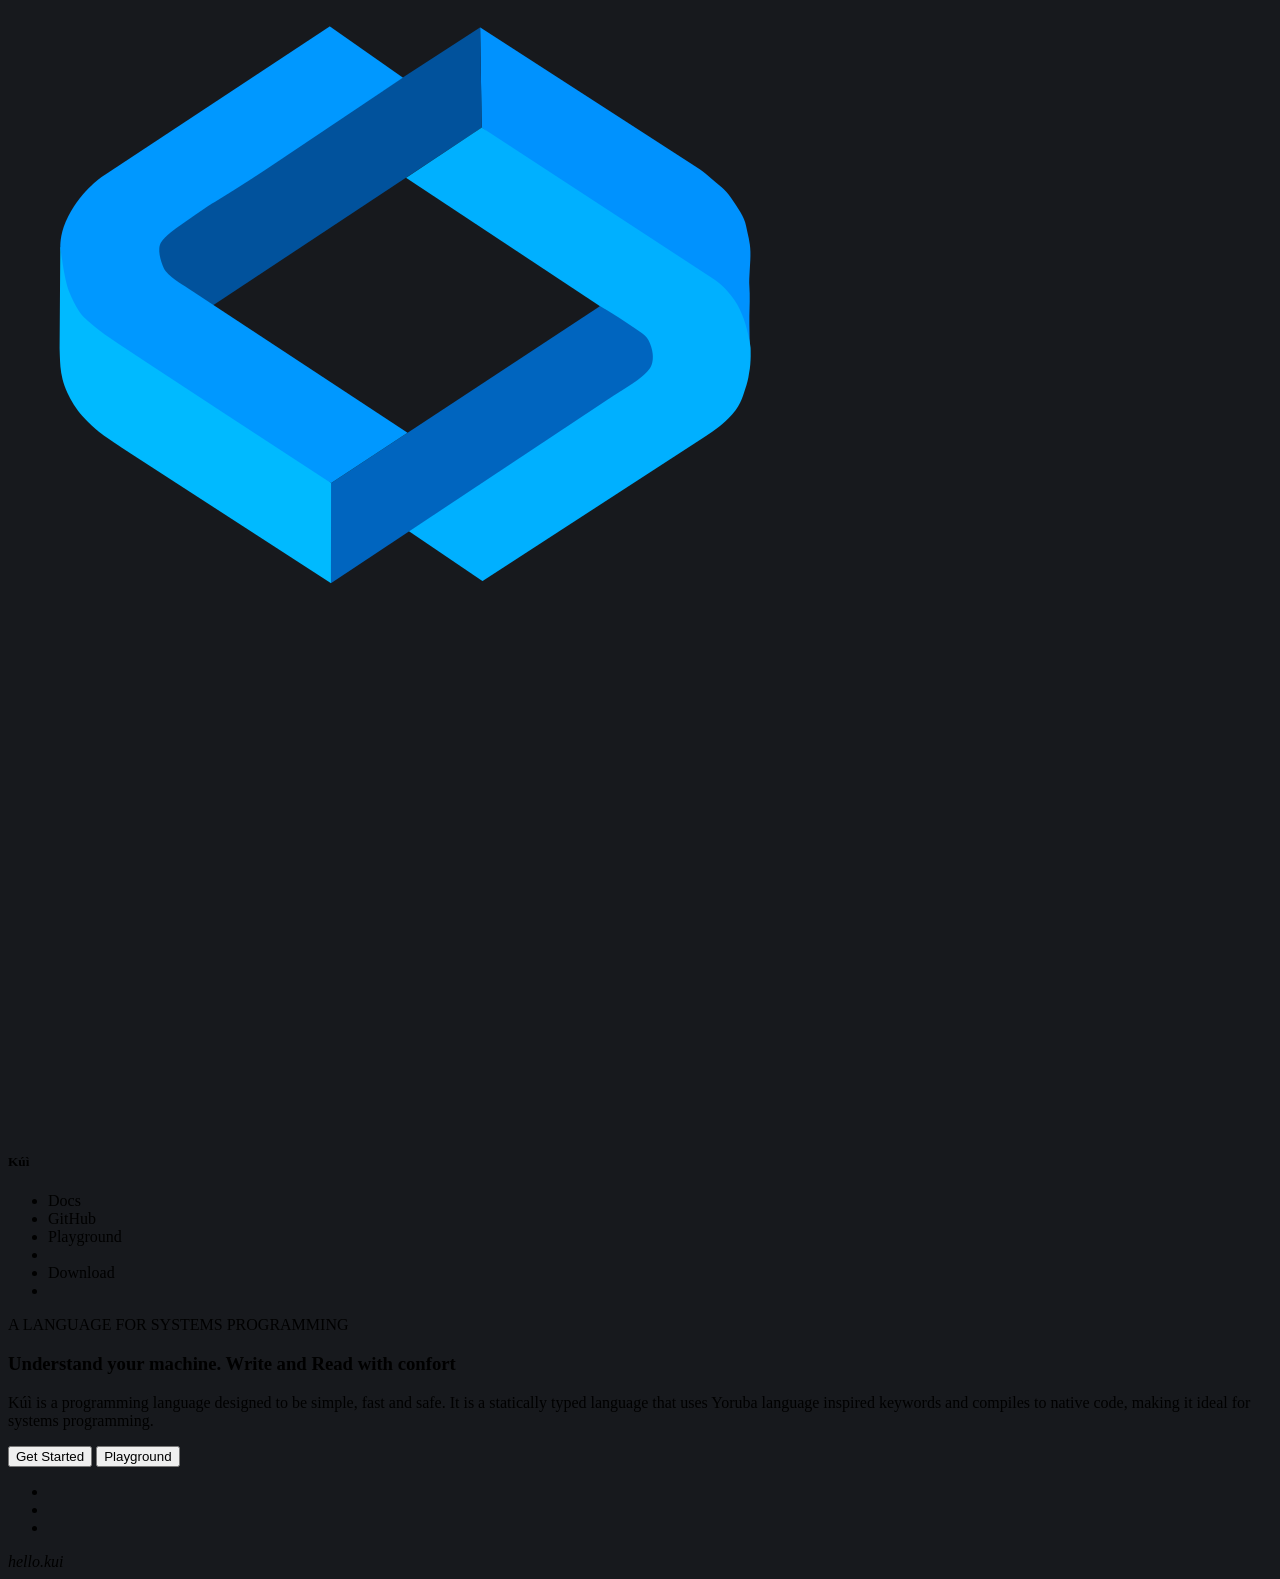
==== index.html @ e9224ffc "added basic structure" ====
<html>
    <head>
        <title>Kui website</title>
        <link rel="stylesheet" type="text/css" href="style.css">
    </head>
    <body>
        <div id="header">
            <div id="info">
                <img src="assets/logo.png" alt="Logo" id="logo">
                <h5 id="site-name">Kúì</h5>
            </div>
            <ul id="nav">
                <li class="nav-button">Docs</li>
                <li class="nav-button">GitHub</li>
                <li class="nav-button">Playground</li>
                <li class="nav-button" id="nav-split"></li>
                <li class="nav-button">Download</li>
                <li class="nav-button"></li>
            </ul>
        </div>
        <div id="intro">
            <div id="intro-text">
                <p id="intro-lang-type">A LANGUAGE FOR SYSTEMS PROGRAMMING</p>
                <h3>Understand your machine. Write and Read with confort</h3>
                <p id="intro-desc">
                    Kúì is a programming language designed to be simple, fast and safe. It is a statically typed language that uses Yoruba language inspired keywords and compiles to native code, making it ideal for systems programming.
                </p>
                <button id="get-started-btn">Get Started</button>
                <button id="playground-btn">Playground</button>
            </div>
            <div id="intro-code">
                <div id="intro-code-top">
                    <ul id="intro-code-mac-nav">
                        <li class="intro-code-mac-nav-button" id="intro-code-mac-nav-close"></li>
                        <li class="intro-code-mac-nav-button" id="intro-code-mac-nav-expand"></li>
                        <li class="intro-code-mac-nav-button" id="intro-code-mac-nav-minimize"></li>
                    </ul>
                    <em id="intro-code-file">hello.kui</em>
                </div>
            </div>
        </div>
        
    </body>
</html>
---- style.css ----
/* --nav-scroller-gradient-start: #1e162e; */
    /* --nav-scroller-gradient-end: #000; */
body {
    /* background-image: linear-gradient(180deg, var(--nav-scroller-gradient-start) 50%, var(--nav-scroller-gradient-end) 50%); */
    background-color: #17191D;
}
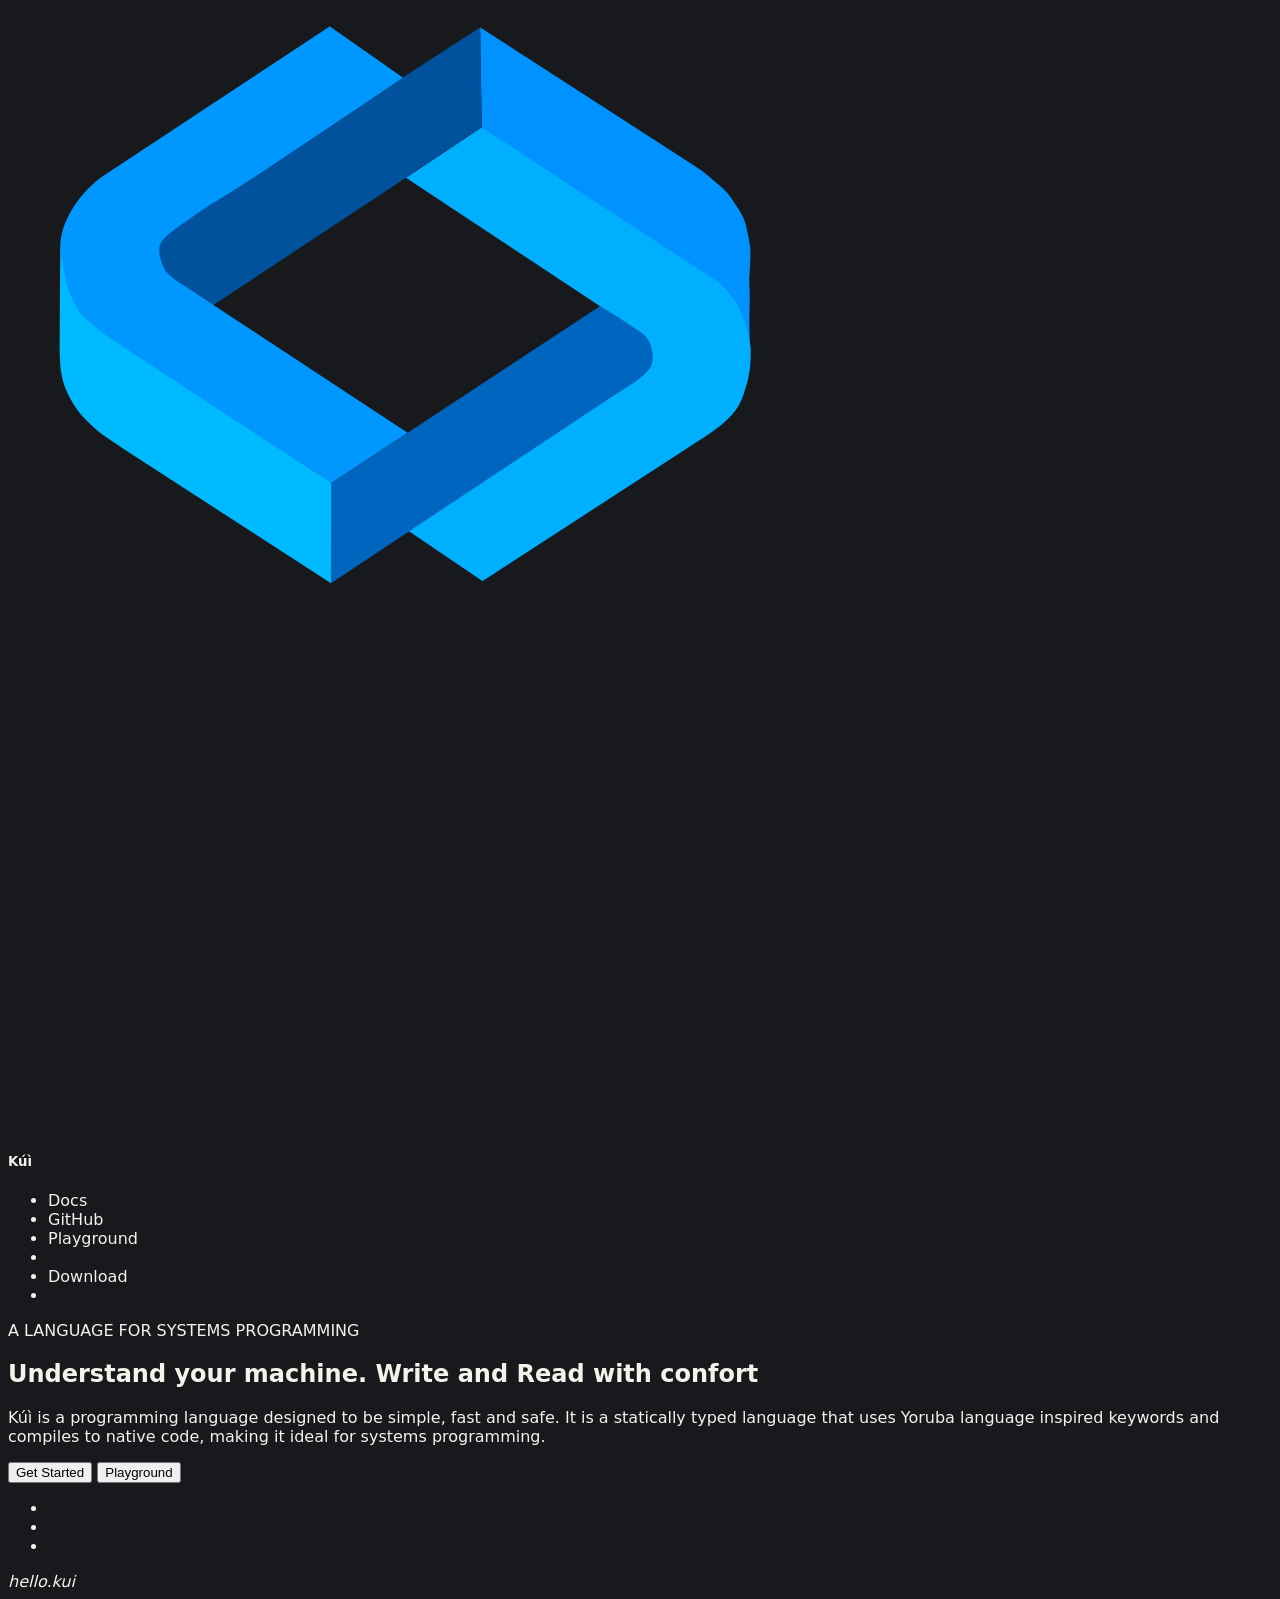
==== commit 34c6b07b: "..." ====
--- a/index.html
+++ b/index.html
@@ -21,7 +21,7 @@
         <div id="intro">
             <div id="intro-text">
                 <p id="intro-lang-type">A LANGUAGE FOR SYSTEMS PROGRAMMING</p>
-                <h3>Understand your machine. Write and Read with confort</h3>
+                <h2>Understand your machine. Write and Read with confort</h2>
                 <p id="intro-desc">
                     Kúì is a programming language designed to be simple, fast and safe. It is a statically typed language that uses Yoruba language inspired keywords and compiles to native code, making it ideal for systems programming.
                 </p>
--- a/style.css
+++ b/style.css
@@ -1,6 +1,30 @@
     /* --nav-scroller-gradient-start: #1e162e; */
     /* --nav-scroller-gradient-end: #000; */
+:root {
+    /* Brand */
+    --kui-bg: #17191D;
+    --kui-gold: #E9C46A;
+    --kui-white: #F5F2EA;
+
+    /* Surfaces */
+    --kui-surface: #24272D;
+    --kui-border: #45474D;
+
+    /* Text */
+    --kui-text: #F5F2EA;
+    --kui-text-secondary: #D0D0D0;
+    --kui-text-muted: #A9ADB6;
+
+    /* Syntax highlighting */
+    --kui-syntax-keyword: #C4B5FD;
+
+    /* Interactive states */
+    --kui-gold-hover: #F2D48C;
+}
+
 body {
     /* background-image: linear-gradient(180deg, var(--nav-scroller-gradient-start) 50%, var(--nav-scroller-gradient-end) 50%); */
-    background-color: #17191D;
+    background: var(--kui-bg);
+    color: var(--kui-text);
+    font-family: system-ui, sans-serif;
 }
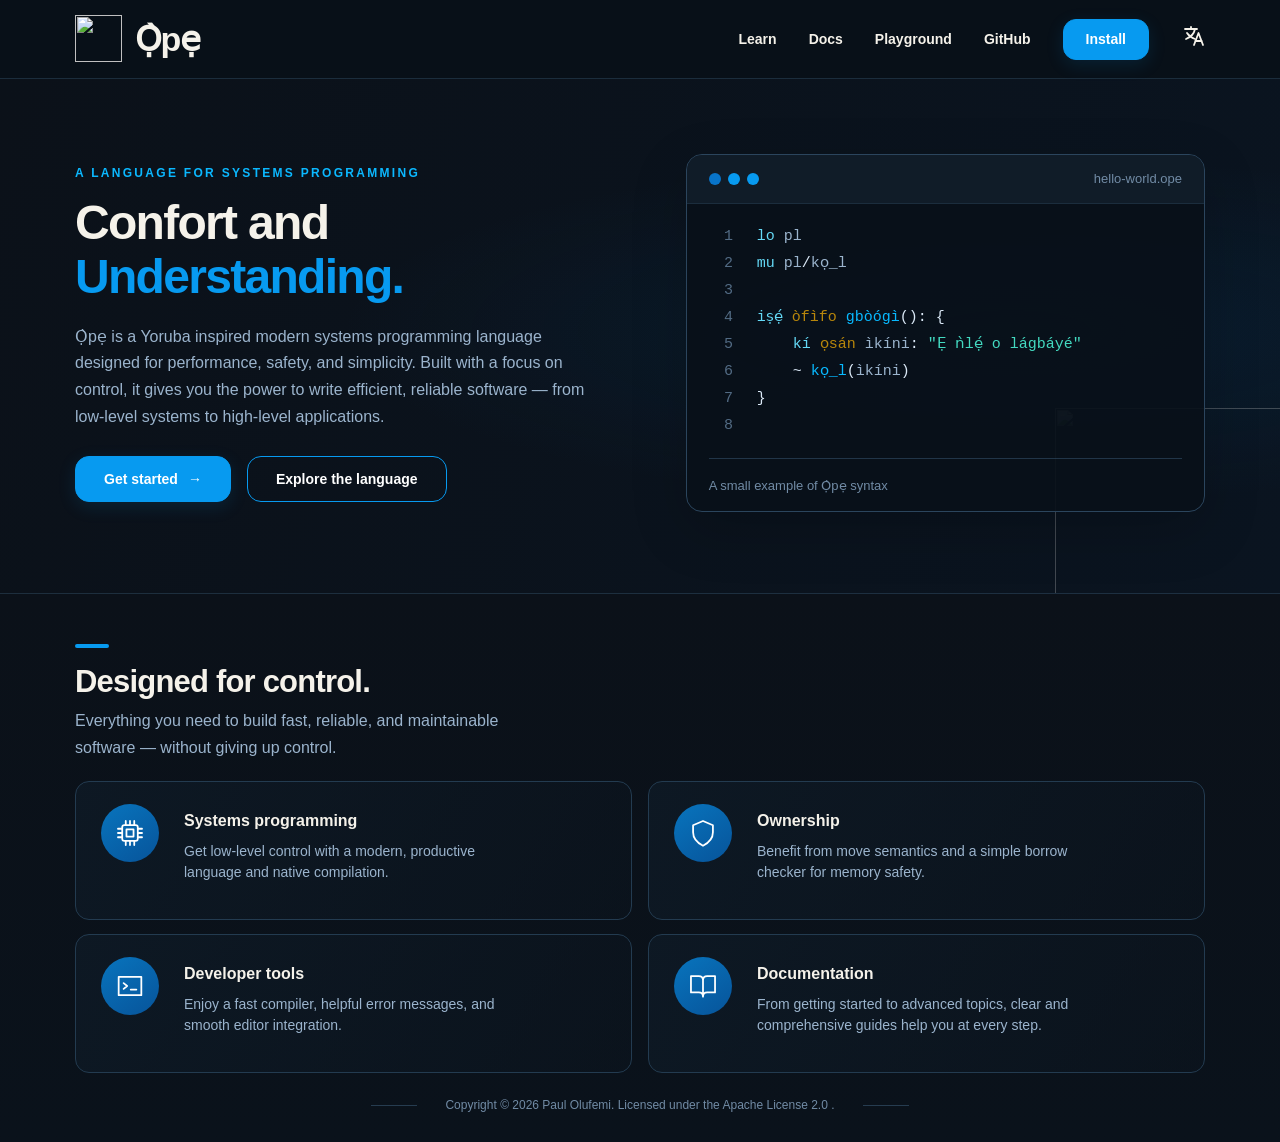
==== commit 77ce3d04: "Added menu open and close functionality" ====
--- a/index.html
+++ b/index.html
@@ -1,44 +1,155 @@
-<html>
-    <head>
-        <title>Kui website</title>
-        <link rel="stylesheet" type="text/css" href="style.css">
-    </head>
-    <body>
-        <div id="header">
-            <div id="info">
-                <img src="assets/logo.png" alt="Logo" id="logo">
-                <h5 id="site-name">Kúì</h5>
-            </div>
-            <ul id="nav">
-                <li class="nav-button">Docs</li>
-                <li class="nav-button">GitHub</li>
-                <li class="nav-button">Playground</li>
-                <li class="nav-button" id="nav-split"></li>
-                <li class="nav-button">Download</li>
-                <li class="nav-button"></li>
-            </ul>
-        </div>
-        <div id="intro">
-            <div id="intro-text">
-                <p id="intro-lang-type">A LANGUAGE FOR SYSTEMS PROGRAMMING</p>
-                <h2>Understand your machine. Write and Read with confort</h2>
-                <p id="intro-desc">
-                    Kúì is a programming language designed to be simple, fast and safe. It is a statically typed language that uses Yoruba language inspired keywords and compiles to native code, making it ideal for systems programming.
-                </p>
-                <button id="get-started-btn">Get Started</button>
-                <button id="playground-btn">Playground</button>
-            </div>
-            <div id="intro-code">
-                <div id="intro-code-top">
-                    <ul id="intro-code-mac-nav">
-                        <li class="intro-code-mac-nav-button" id="intro-code-mac-nav-close"></li>
-                        <li class="intro-code-mac-nav-button" id="intro-code-mac-nav-expand"></li>
-                        <li class="intro-code-mac-nav-button" id="intro-code-mac-nav-minimize"></li>
-                    </ul>
-                    <em id="intro-code-file">hello.kui</em>
+<!DOCTYPE html>
+<html lang="en">
+
+<head>
+    <meta charset="UTF-8">
+    <meta name="viewport" content="width=device-width, initial-scale=1.0">
+    <meta name="theme-color" content="#0b1119">
+    <meta name="description" content="Ọ̀pẹ is a modern systems programming language designed for performance, safety, and simplicity.">
+    <title>Ọ̀pẹ programming language</title>
+    <link rel="icon" type="image/x-icon" href="./favicon.ico">
+    <link rel="stylesheet" href="./styles/style.css">
+</head>
+
+<body>
+    <header class="site-header">
+        <nav class="navbar container" aria-label="Main navigation">
+            <span class="brand">
+                <img src="./assets/ope_logo.png" alt="" class="brand-logo">
+                <span>Ọ̀pẹ</span>
+            </span>
+            <div class="nav-links-container" id="navigation">
+                <div class="nav-links">
+                    <a href="#features">Learn</a>
+                    <a href="#docs">Docs</a>
+                    <a href="">Playground</a>
+                    <a href="https://github.com/ede-ope" target="_blank" rel="noreferrer">GitHub</a>
+                    <a class="button button-small" href="#get-started">Install</a>
+                    <div class="translation" aria-hidden="true">
+                        <svg xmlns="http://www.w3.org/2000/svg" class="trans-svg" width="24" height="24" viewBox="0 0 24 24" fill="none" stroke="currentColor" stroke-width="1.8" stroke-linecap="round" stroke-linejoin="round">
+                      <path d="M4 5h12M10 3v2"/>
+                      <path d="M14 5c-1 5-4 8-9 10"/>
+                      <path d="M6 9c2 3 5 5 8 6"/>
+                      <path d="m13 21 4.5-12 4.5 12"/>
+                      <path d="M14.5 17h6"/>
+                    </svg>
+                        <div class="supported-languages">
+                            <a class="translate-to" href="">English</a>
+                            <a class="translate-to" href="./index-yo.html">Yoruba</a>
+                        </div>
+                    </div>
                 </div>
             </div>
-        </div>
-        
-    </body>
-</html>
+            <button class="menu-toggle" id="menuToggle" aria-label="Open menu" aria-expanded="false" aria-controls="navigation">
+              <span></span>
+              <span></span>
+              <span></span>
+            </button>
+        </nav>
+    </header>
+
+    <main>
+        <section class="hero">
+            <!-- <div class="hero-mark" aria-hidden="true"> -->
+            <img src="./assets/ope_logo.png" alt="" class="hero-mark">
+            <!-- <span class="hero-mark-inner"></span> -->
+            <!-- </div> -->
+            <div class="container hero-grid">
+                <div class="hero-copy">
+                    <p class="eyebrow">A LANGUAGE FOR SYSTEMS PROGRAMMING</p>
+                    <h1>Confort and<br><span>Understanding.</span></h1>
+                    <p class="hero-description">
+                        Ọ̀pẹ is a Yoruba inspired modern systems programming language designed for performance, safety, and simplicity. Built with a focus on control, it gives you the power to write efficient, reliable software — from low-level systems to high-level applications.
+                    </p>
+                    <div class="hero-actions" id="get-started">
+                        <a class="button" href="#docs">Get started <span aria-hidden="true">→</span></a>
+                        <a class="button button-outline" href="#features">Explore the language</a>
+                    </div>
+                </div>
+
+                <div class="code-window" aria-label="Example Ọ̀pẹ code">
+                    <div class="window-bar">
+                        <div class="window-dots" aria-hidden="true"><i></i><i></i><i></i></div>
+                        <span class="filename">hello-world.ope</span>
+                    </div>
+                    <div class="code-content">
+                        <div class="code-line"><span class="line-number">1</span><code><span class="syntax-keyword">lo</span> <span class="syntax-ident">pl</span></code></div>
+                        <div class="code-line"><span class="line-number">2</span><code><span class="syntax-keyword">mu</span> <span class="syntax-ident">pl</span>/<span class="syntax-ident">kọ_l</span></code></div>
+                        <div class="code-line blank"><span class="line-number">3</span><code></code></div>
+                        <div class="code-line"><span class="line-number">4</span><code><span class="syntax-keyword">iṣẹ́</span> <span class="syntax-type">òfìfo</span> <span class="syntax-function">gbòógì</span>(): {</code></div>
+                        <div class="code-line"><span class="line-number">5</span><code>    <span class="syntax-keyword">kí</span> <span class="syntax-type">ọsán</span> <span class="syntax-ident">ìkíni</span>: <span class="syntax-string">"Ẹ ǹlẹ́ o lágbáyé"</span></code></div>
+                        <div class="code-line"><span class="line-number">6</span><code>    ~ <span class="syntax-function">kọ_l</span>(<span class="syntax-ident">ìkíni</span>)</code></div>
+                        <div class="code-line"><span class="line-number">7</span><code>}</code></div>
+                        <div class="code-line blank"><span class="line-number">8</span><code></code></div>
+                    </div>
+                    <div class="code-caption">A small example of Ọ̀pẹ syntax</div>
+                </div>
+            </div>
+        </section>
+
+        <section class="features-section" id="features">
+            <div class="container">
+                <div class="section-heading">
+                    <span class="heading-mark" aria-hidden="true"></span>
+                    <h2>Designed for control.</h2>
+                    <p>Everything you need to build fast, reliable, and maintainable<br class="desktop-break"> software — without giving up control.</p>
+                </div>
+
+                <div class="feature-grid">
+                    <article class="feature-card">
+                        <div class="feature-icon" aria-hidden="true">
+                            <svg viewBox="0 0 48 48"><rect x="13" y="13" width="22" height="22" rx="3"/><path d="M19 19h10v10H19zM18 7v6m6-6v6m6-6v6M18 35v6m6-6v6m6-6v6M7 18h6m-6 6h6m-6 6h6m22-12h6m-6 6h6m-6 6h6"/></svg>
+                        </div>
+                        <div>
+                            <h3>Systems programming</h3>
+                            <p>Get low-level control with a modern, productive language and native compilation.</p>
+                        </div>
+                    </article>
+
+                    <article class="feature-card">
+                        <div class="feature-icon" aria-hidden="true">
+                            <svg viewBox="0 0 48 48"><path d="M24 7 38 13v10c0 9-6 15-14 19C16 38 10 32 10 23V13z"/></svg>
+                        </div>
+                        <div>
+                            <h3>Ownership</h3>
+                            <p>Benefit from move semantics and a simple borrow checker for memory safety.</p>
+                        </div>
+                    </article>
+
+                    <article class="feature-card">
+                        <div class="feature-icon" aria-hidden="true">
+                            <svg viewBox="0 0 48 48"><path d="M8 11h32v26H8zM15 20l5 4-5 4m10 1h8"/></svg>
+                        </div>
+                        <div>
+                            <h3>Developer tools</h3>
+                            <p>Enjoy a fast compiler, helpful error messages, and smooth editor integration.</p>
+                        </div>
+                    </article>
+
+                    <article class="feature-card" id="docs">
+                        <div class="feature-icon" aria-hidden="true">
+                            <svg viewBox="0 0 48 48"><path d="M7 10h11c4 0 6 2 6 6v23c0-4-2-6-6-6H7zM41 10H30c-4 0-6 2-6 6v23c0-4 2-6 6-6h11z"/></svg>
+                        </div>
+                        <div>
+                            <h3>Documentation</h3>
+                            <p>From getting started to advanced topics, clear and comprehensive guides help you at every step.</p>
+                        </div>
+                    </article>
+                </div>
+
+                <footer class="site-footer">
+                    <span></span>
+                    <p>
+                        Copyright &copy; 2026 Paul Olufemi. Licensed under the
+                        <a href="https://www.apache.org/licenses/LICENSE-2.0">
+            			Apache License 2.0
+        			</a>.
+                    </p>
+                    <span></span>
+                </footer>
+            </div>
+        </section>
+    </main>
+    <script src="scripts/script.js"></script>
+</body>
+</html>
--- a/styles/style.css
+++ b/styles/style.css
@@ -0,0 +1,652 @@
+/* Kúì landing page — palette based on the logo */
+
+:root {
+    color-scheme: dark;
+    --bg: #0b1119;
+    --bg-deep: #081019;
+    --panel: #0d1722;
+    --panel-hover: #101e2c;
+    --blue: #079af0;
+    --blue-deep: #07549a;
+    --text: #f5f2ea;
+    --muted: #9bb4cd;
+    --border: #233b50;
+    --code-text: #dbe9f7;
+}
+
+* {
+    box-sizing: border-box;
+}
+
+html {
+    scroll-behavior: smooth;
+}
+
+body {
+    margin: 0;
+    background: var(--bg);
+    color: var(--text);
+    font-family: Inter, "Segoe UI", Roboto, Helvetica, Arial, sans-serif;
+    line-height: 1.6;
+}
+
+a {
+    color: inherit;
+    text-decoration: none;
+}
+
+.container {
+    width: min(1130px, calc(100% - 64px));
+    margin-inline: auto;
+}
+
+.site-header {
+    position: relative;
+    z-index: 2;
+    border-bottom: 1px solid rgba(83, 132, 169, .25);
+    background: rgba(8, 16, 25, .94);
+}
+
+.navbar {
+    min-height: 78px;
+    display: flex;
+    align-items: center;
+    justify-content: space-between;
+    gap: 28px;
+}
+
+.brand {
+    display: inline-flex;
+    align-items: center;
+    gap: 13px;
+    font-size: 34px;
+    font-weight: 750;
+    letter-spacing: -1.4px;
+}
+
+.brand-logo {
+    display: block;
+    width: 47px;
+    height: 47px;
+    object-fit: contain;
+}
+
+.nav-links {
+    position: relative;
+    display: flex;
+    align-items: center;
+    gap: 32px;
+    font-size: 14px;
+    font-weight: 550;
+}
+
+.nav-links>a:not(.button) {
+    transition: color 160ms ease;
+}
+
+.nav-links>a:not(.button):hover {
+    color: var(--blue);
+}
+
+.nav-links>.translation .trans-svg:not(.button) {
+    transition: color 160ms ease;
+}
+
+.nav-links>.translation .trans-svg:not(.button):hover {
+    color: var(--blue);
+}
+
+.button {
+    display: inline-flex;
+    align-items: center;
+    justify-content: center;
+    gap: 10px;
+    min-height: 46px;
+    padding: 0 28px;
+    border: 1px solid var(--blue);
+    border-radius: 14px;
+    background: var(--blue);
+    color: #fff;
+    font-weight: 650;
+    font-size: 14px;
+    box-shadow: 0 5px 18px rgba(7, 154, 240, .13);
+    transition: background 160ms ease, transform 160ms ease, box-shadow 160ms ease;
+}
+
+.button:hover {
+    background: #168fe0;
+    box-shadow: 0 7px 24px rgba(7, 154, 240, .24);
+    transform: translateY(-1px);
+}
+
+.button-small {
+    min-height: 41px;
+    padding-inline: 22px;
+    border-radius: 13px;
+}
+
+.button-outline {
+    background: transparent;
+    box-shadow: none;
+}
+
+.button-outline:hover {
+    background: rgba(7, 154, 240, .09);
+}
+
+.translation {
+    position: relative;
+    cursor: pointer;
+}
+
+.supported-languages {
+    position: absolute;
+    top: 25px;
+    left: 4px;
+    padding-top: 10px;
+    padding-bottom: 10px;
+    padding-left: 20px;
+    padding-right: 20px;
+    border-radius: 14px;
+    display: flex;
+    flex-direction: column;
+    gap: 10px;
+    background: rgba(7, 154, 240, 0.25);
+    backdrop-filter: blur(20px);
+    -webkit-backdrop-filter: blur(12px);
+    opacity: 0;
+    visibility: hidden;
+    transition: opacity 160ms ease, visibility 160ms ease;
+}
+
+.translation:hover .supported-languages {
+    opacity: 1;
+    visibility: visible;
+}
+
+.supported-languages>a:not(.button) {
+    transition: color 160ms ease;
+}
+
+.supported-languages>a:not(.button):hover {
+    color: var(--blue);
+}
+
+.menu-toggle {
+    opacity: 0;
+    visibility: hidden;
+    position: absolute;
+    width: 42px;
+    height: 42px;
+    padding: 10px;
+    display: flex;
+    flex-direction: column;
+    justify-content: center;
+    gap: 6px;
+    border: none;
+    background: transparent;
+}
+
+.menu-toggle span {
+    display: block;
+    width: 100%;
+    height: 2px;
+    background: var(--text);
+    border-radius: 2px;
+    transition: transform 0.3s ease, opacity 0.2s ease;
+    transform-origin: center;
+}
+
+.hero {
+    position: relative;
+    isolation: isolate;
+    overflow: hidden;
+    border-bottom: 1px solid rgba(83, 132, 169, .25);
+    background: radial-gradient(ellipse at 79% 49%, rgba(4, 83, 139, .15), transparent 47%), linear-gradient(110deg, #0b1119 0%, #0a1420 100%);
+}
+
+.hero-grid {
+    min-height: 514px;
+    display: grid;
+    grid-template-columns: minmax(0, 1.04fr) minmax(420px, .96fr);
+    align-items: center;
+    gap: 48px;
+    padding-block: 66px 72px;
+}
+
+.hero-copy {
+    position: relative;
+    z-index: 1;
+}
+
+.eyebrow {
+    margin: 0 0 13px;
+    color: #0bb8ff;
+    font-size: 12px;
+    font-weight: 750;
+    letter-spacing: 2.3px;
+}
+
+h1 {
+    margin: 0;
+    max-width: 650px;
+    font-size: clamp(36px, 4vw, 48px);
+    line-height: 1.12;
+    letter-spacing: -1.7px;
+    font-weight: 760;
+}
+
+h1 span {
+    color: var(--blue);
+}
+
+.hero-description {
+    max-width: 510px;
+    margin: 20px 0 25px;
+    color: var(--muted);
+    font-size: 16px;
+    line-height: 1.68;
+}
+
+.hero-actions {
+    display: flex;
+    flex-wrap: wrap;
+    gap: 16px;
+}
+
+.hero-mark {
+    position: absolute;
+    z-index: -1;
+    width: 390px;
+    height: 390px;
+    right: -165px;
+    bottom: -205px;
+    opacity: .3;
+    /* transform: rotate(45deg); border: 70px solid transparent;
+  	border-right-color: var(--blue-deep); border-bottom-color: #086db8;*/
+    filter: drop-shadow(0 0 35px rgba(7, 154, 240, .1));
+}
+
+
+/* .hero-mark-inner {
+  display: block;
+  width: 180px;
+  height: 180px;
+  border: 30px solid rgba(7, 154, 240, 0.12);
+  border-radius: 12px;
+} */
+
+.code-window {
+    position: relative;
+    z-index: 1;
+    overflow: hidden;
+    width: 100%;
+    border: 1px solid #2b455d;
+    border-radius: 16px;
+    background: rgba(8, 16, 25, .91);
+    box-shadow: 0 18px 55px rgba(0, 0, 0, .18);
+}
+
+.window-bar {
+    height: 49px;
+    display: flex;
+    align-items: center;
+    justify-content: space-between;
+    padding: 0 22px;
+    border-bottom: 1px solid rgba(67, 105, 137, .22);
+    background: rgba(20, 34, 48, .7);
+}
+
+.window-dots {
+    display: flex;
+    gap: 7px;
+}
+
+.window-dots i {
+    display: block;
+    width: 12px;
+    height: 12px;
+    border-radius: 50%;
+    background: var(--blue);
+}
+
+.window-dots i:first-child {
+    background: #0874c9;
+}
+
+.filename,
+.code-caption {
+    color: #718ba5;
+    font-size: 13px;
+}
+
+.code-content {
+    padding: 19px 22px 7px;
+    overflow-x: auto;
+}
+
+.code-line {
+    display: grid;
+    grid-template-columns: 40px max-content;
+    gap: 8px;
+    min-height: 27px;
+    font: 15px/1.8 "Cascadia Code", Consolas, "SFMono-Regular", monospace;
+    white-space: pre;
+}
+
+.line-number {
+    color: #526b84;
+    text-align: center;
+    user-select: none;
+}
+
+.code-line {
+    color: var(--code-text);
+}
+
+.syntax-keyword {
+    color: #64d9f6;
+}
+
+.syntax-function {
+    color: #08b9ff;
+}
+
+.syntax-string {
+    color: #43d9c0;
+}
+
+.syntax-type {
+    color: #B8860B;
+}
+
+.syntax-ident {
+    color: var(--muted);
+}
+
+.code-caption {
+    margin: 12px 22px 0;
+    padding: 17px 0 14px;
+    border-top: 1px solid rgba(67, 105, 137, .42);
+}
+
+.features-section {
+    padding: 50px 0 27px;
+    background: linear-gradient(180deg, #0b1119, #0a121b);
+}
+
+.section-heading {
+    margin-bottom: 20px;
+}
+
+.heading-mark {
+    display: block;
+    width: 34px;
+    height: 4px;
+    margin-bottom: 15px;
+    border-radius: 99px;
+    background: var(--blue);
+}
+
+.section-heading h2 {
+    margin: 0 0 5px;
+    font-size: 31px;
+    line-height: 1.25;
+    letter-spacing: -.8px;
+}
+
+.section-heading p {
+    margin: 0;
+    color: var(--muted);
+    font-size: 16px;
+    line-height: 1.7;
+}
+
+.feature-grid {
+    display: grid;
+    grid-template-columns: repeat(2, minmax(0, 1fr));
+    gap: 14px 16px;
+}
+
+.feature-card {
+    display: flex;
+    align-items: flex-start;
+    gap: 25px;
+    min-height: 139px;
+    padding: 22px 25px;
+    cursor: default;
+    border: 1px solid var(--border);
+    border-radius: 14px;
+    background: linear-gradient(120deg, rgba(14, 26, 38, .8), rgba(11, 20, 30, .55));
+    transition: border-color 160ms ease, background 160ms ease, transform 160ms ease;
+}
+
+.feature-card:hover {
+    transform: translateY(-2px);
+    border-color: rgba(7, 154, 240, .65);
+    background: var(--panel-hover);
+}
+
+.feature-icon {
+    flex: 0 0 58px;
+    width: 58px;
+    height: 58px;
+    display: grid;
+    place-items: center;
+    border-radius: 50%;
+    background: linear-gradient(145deg, #0874bd, #07549a);
+    color: white;
+}
+
+.feature-icon svg {
+    width: 34px;
+    height: 34px;
+    fill: none;
+    stroke: currentColor;
+    stroke-width: 2.5;
+    stroke-linecap: round;
+    stroke-linejoin: round;
+}
+
+.feature-card h3 {
+    margin: 4px 0 7px;
+    font-size: 16px;
+    font-weight: 700;
+}
+
+.feature-card p {
+    max-width: 330px;
+    margin: 0;
+    color: var(--muted);
+    font-size: 14px;
+    line-height: 1.55;
+}
+
+.site-footer {
+    display: flex;
+    align-items: center;
+    justify-content: center;
+    gap: 28px;
+    padding-top: 23px;
+    color: #718ba5;
+    font-size: 12px;
+}
+
+.site-footer span {
+    width: 46px;
+    height: 1px;
+    background: #263c50;
+}
+
+.site-footer p {
+    margin: 0;
+}
+
+@media (max-width: 900px) {
+    .menu-toggle {
+        opacity: 1;
+        visibility: visible;
+        position: inherit;
+        cursor: pointer;
+        z-index: 200;
+    }
+    /* Top line becomes the upper half of × */
+    .menu-toggle.active span:nth-child(1) {
+        transform: translateY(8px) rotate(45deg);
+    }
+    /* Middle line disappears */
+    .menu-toggle.active span:nth-child(2) {
+        opacity: 0;
+    }
+    /* Bottom line becomes the lower half of × */
+    .menu-toggle.active span:nth-child(3) {
+        transform: translateY(-8px) rotate(-45deg);
+    }
+    .nav-links-container.active {
+        opacity: 1;
+        visibility: visible;
+    }
+    .nav-links-container {
+        opacity: 0;
+        visibility: hidden;
+        background-color: transparent;
+        position: fixed;
+        top: 0px;
+        left: 0px;
+        right: 0px;
+        bottom: 0px;
+    }
+    .nav-links {
+        /* opacity: 0;
+        visibility: hidden; */
+        position: absolute;
+        display: flex;
+        flex-direction: column;
+        align-items: self-start;
+        height: 100%;
+        width: 100%;
+        margin-left: 50%;
+        padding-top: 50px;
+        padding-left: 30px;
+        background-color: var(--border);
+    }
+    .container {
+        width: min(calc(100% - 44px), 700px);
+    }
+    .hero-grid {
+        grid-template-columns: 1fr;
+        gap: 36px;
+        padding-block: 55px;
+    }
+    .hero-description {
+        max-width: 650px;
+    }
+    .code-window {
+        max-width: 650px;
+    }
+    .hero-mark {
+        right: -245px;
+        bottom: -110px;
+    }
+}
+
+@media (max-width: 620px) {
+    .container {
+        width: calc(100% - 36px);
+    }
+    /* .navbar {
+        align-items: flex-start;
+        flex-direction: column;
+        gap: 12px;
+        padding-block: 12px 15px;
+    } */
+    .brand {
+        font-size: 28px;
+    }
+    .brand-logo {
+        width: 38px;
+        height: 38px;
+    }
+    .nav-links {
+        font-size: 13px;
+        margin-left: 30%;
+    }
+    .button-small {
+        min-height: 35px;
+        padding-inline: 13px;
+        border-radius: 10px;
+    }
+    .hero-grid {
+        padding-block: 43px;
+    }
+    .eyebrow {
+        font-size: 10px;
+        letter-spacing: 1.6px;
+    }
+    h1 {
+        font-size: clamp(33px, 9vw, 43px);
+        letter-spacing: -1.2px;
+    }
+    .hero-description {
+        font-size: 15px;
+    }
+    .hero-actions {
+        gap: 10px;
+    }
+    .hero-actions .button {
+        min-height: 43px;
+        padding-inline: 17px;
+        font-size: 13px;
+    }
+    .window-bar {
+        padding-inline: 14px;
+    }
+    .code-content {
+        padding-inline: 10px;
+    }
+    .code-line {
+        grid-template-columns: 25px max-content;
+        gap: 5px;
+        font-size: 12px;
+    }
+    .code-caption {
+        margin-inline: 14px;
+    }
+    .features-section {
+        padding-top: 38px;
+    }
+    .section-heading h2 {
+        font-size: 27px;
+    }
+    .section-heading p {
+        font-size: 15px;
+    }
+    .desktop-break {
+        display: none;
+    }
+    .feature-grid {
+        grid-template-columns: 1fr;
+        gap: 12px;
+    }
+    .feature-card {
+        min-height: auto;
+        gap: 16px;
+        padding: 19px 16px;
+    }
+    .feature-icon {
+        flex-basis: 48px;
+        width: 48px;
+        height: 48px;
+    }
+    .feature-icon svg {
+        width: 29px;
+        height: 29px;
+    }
+    .site-footer {
+        gap: 12px;
+        font-size: 10px;
+    }
+    .site-footer span {
+        width: 20px;
+    }
+}
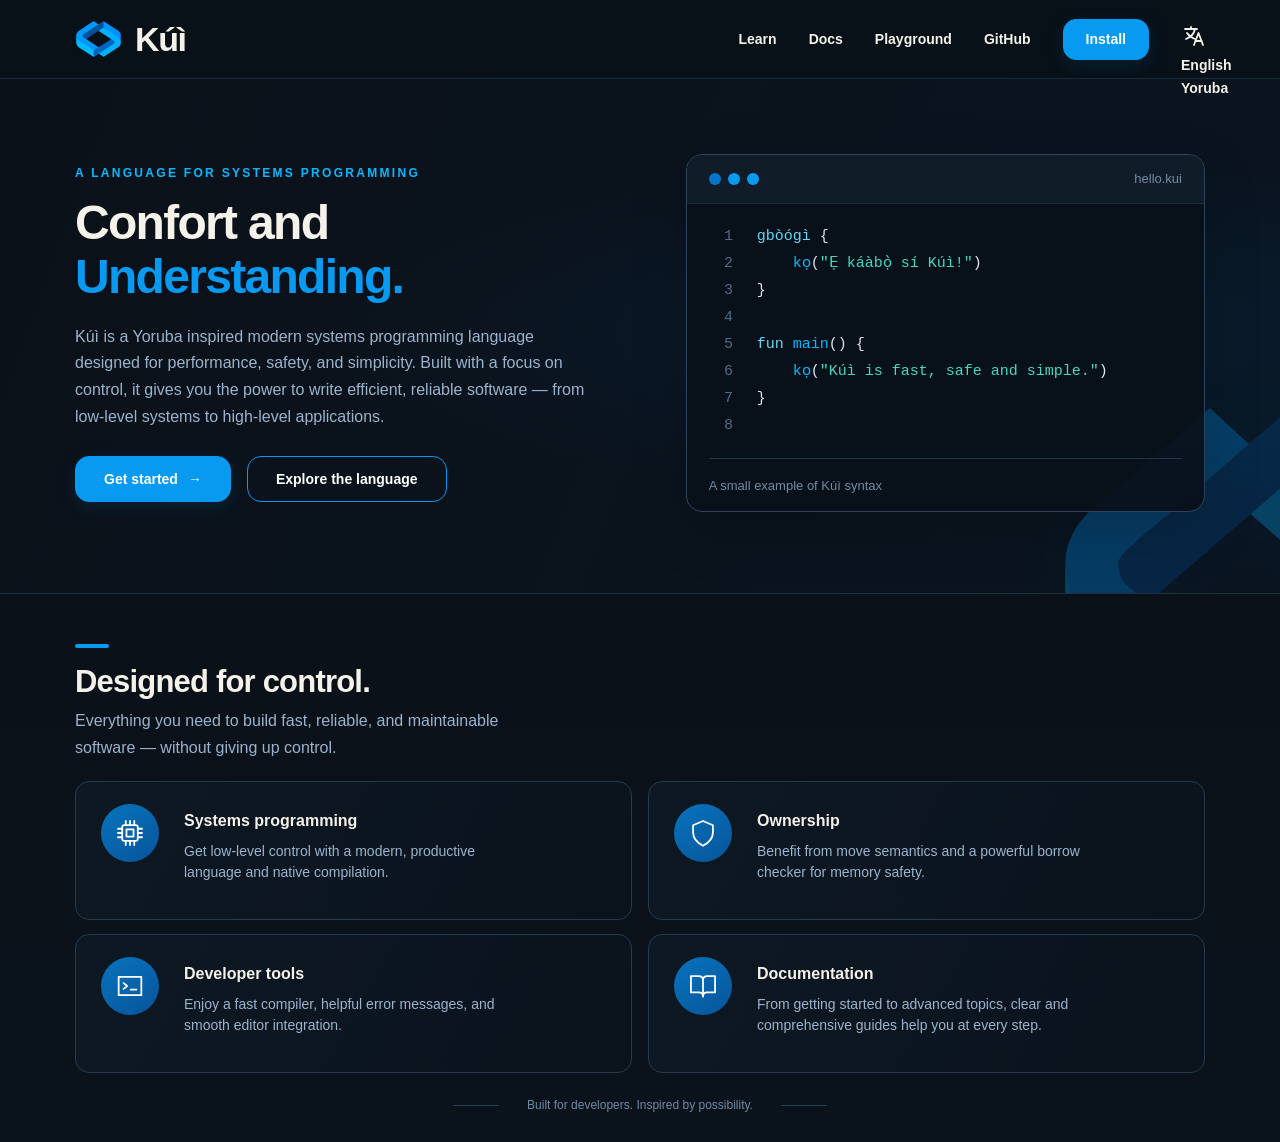
==== commit 3888150f: "main page in progress" ====
--- a/index.html
+++ b/index.html
@@ -1,155 +1,139 @@
 <!DOCTYPE html>
 <html lang="en">
+<head>
+  <meta charset="UTF-8">
+  <meta name="viewport" content="width=device-width, initial-scale=1.0">
+  <meta name="theme-color" content="#0b1119">
+  <meta name="description" content="Kúì is a modern systems programming language designed for performance, safety, and simplicity.">
+  <title>Kúì programming language</title>
+  <link rel="icon" type="image/x-icon" href="./favicon.ico">
+  <link rel="stylesheet" href="./style.css">
+</head>
+<body>
+  <header class="site-header">
+    <nav class="navbar container" aria-label="Main navigation">
+      <a class="brand">
+        <img src="./assets/kui_logo.png" alt="" class="brand-logo">
+        <span>Kúì</span>
+      </a>
+      <div class="nav-links">
+        <a href="#features">Learn</a>
+        <a href="#docs">Docs</a>
+		<a href="">Playground</a>
+        <a href="https://github.com/ede-kui" target="_blank" rel="noreferrer">GitHub</a>
+        <a class="button button-small" href="#get-started">Install</a>
+		<div class="translation-icon" aria-hidden="true">
+            <svg xmlns="http://www.w3.org/2000/svg"
+				class="trans-svg"
+                width="24" height="24"
+                viewBox="0 0 24 24"
+                fill="none"
+                stroke="currentColor"
+                stroke-width="1.8"
+                stroke-linecap="round"
+                stroke-linejoin="round">
+              <path d="M4 5h12M10 3v2"/>
+              <path d="M14 5c-1 5-4 8-9 10"/>
+              <path d="M6 9c2 3 5 5 8 6"/>
+              <path d="m13 21 4.5-12 4.5 12"/>
+              <path d="M14.5 17h6"/>
+            </svg>
+			<div class="supported-languages">
+				<a class="translate-to" href="">English</a>
+				<a class="translate-to" href="">Yoruba</a>
+			</div>
+		</div>
+		
+	</div>
+    </nav>
+  </header>
 
-<head>
-    <meta charset="UTF-8">
-    <meta name="viewport" content="width=device-width, initial-scale=1.0">
-    <meta name="theme-color" content="#0b1119">
-    <meta name="description" content="Ọ̀pẹ is a modern systems programming language designed for performance, safety, and simplicity.">
-    <title>Ọ̀pẹ programming language</title>
-    <link rel="icon" type="image/x-icon" href="./favicon.ico">
-    <link rel="stylesheet" href="./styles/style.css">
-</head>
+  <main>
+    <section class="hero">
+      <!-- <div class="hero-mark" aria-hidden="true"> -->
+      <img src="./assets/kui_logo.png" alt="" class="hero-mark">
+        <!-- <span class="hero-mark-inner"></span> -->
+      <!-- </div> -->
+      <div class="container hero-grid">
+        <div class="hero-copy">
+          <p class="eyebrow">A LANGUAGE FOR SYSTEMS PROGRAMMING</p>
+          <h1>Confort and<br><span>Understanding.</span></h1>
+          <p class="hero-description">
+            Kúì is a Yoruba inspired modern systems programming language designed for performance,
+            safety, and simplicity. Built with a focus on control, it gives you the
+            power to write efficient, reliable software — from low-level systems to
+            high-level applications.
+          </p>
+          <div class="hero-actions" id="get-started">
+            <a class="button" href="#docs">Get started <span aria-hidden="true">→</span></a>
+            <a class="button button-outline" href="#features">Explore the language</a>
+          </div>
+        </div>
 
-<body>
-    <header class="site-header">
-        <nav class="navbar container" aria-label="Main navigation">
-            <span class="brand">
-                <img src="./assets/ope_logo.png" alt="" class="brand-logo">
-                <span>Ọ̀pẹ</span>
-            </span>
-            <div class="nav-links-container" id="navigation">
-                <div class="nav-links">
-                    <a href="#features">Learn</a>
-                    <a href="#docs">Docs</a>
-                    <a href="">Playground</a>
-                    <a href="https://github.com/ede-ope" target="_blank" rel="noreferrer">GitHub</a>
-                    <a class="button button-small" href="#get-started">Install</a>
-                    <div class="translation" aria-hidden="true">
-                        <svg xmlns="http://www.w3.org/2000/svg" class="trans-svg" width="24" height="24" viewBox="0 0 24 24" fill="none" stroke="currentColor" stroke-width="1.8" stroke-linecap="round" stroke-linejoin="round">
-                      <path d="M4 5h12M10 3v2"/>
-                      <path d="M14 5c-1 5-4 8-9 10"/>
-                      <path d="M6 9c2 3 5 5 8 6"/>
-                      <path d="m13 21 4.5-12 4.5 12"/>
-                      <path d="M14.5 17h6"/>
-                    </svg>
-                        <div class="supported-languages">
-                            <a class="translate-to" href="">English</a>
-                            <a class="translate-to" href="./index-yo.html">Yoruba</a>
-                        </div>
-                    </div>
-                </div>
+        <div class="code-window" aria-label="Example Kúì code">
+          <div class="window-bar">
+            <div class="window-dots" aria-hidden="true"><i></i><i></i><i></i></div>
+            <span class="filename">hello.kui</span>
+          </div>
+          <div class="code-content">
+            <div class="code-line"><span class="line-number">1</span><code><span class="syntax-keyword">gbòógì</span> {</code></div>
+            <div class="code-line"><span class="line-number">2</span><code>    <span class="syntax-function">kọ</span>(<span class="syntax-string">"Ẹ káàbọ̀ sí Kúì!"</span>)</code></div>
+            <div class="code-line"><span class="line-number">3</span><code>}</code></div>
+            <div class="code-line blank"><span class="line-number">4</span><code></code></div>
+            <div class="code-line"><span class="line-number">5</span><code><span class="syntax-keyword">fun</span> <span class="syntax-function">main</span>() {</code></div>
+            <div class="code-line"><span class="line-number">6</span><code>    <span class="syntax-function">kọ</span>(<span class="syntax-string">"Kúì is fast, safe and simple."</span>)</code></div>
+            <div class="code-line"><span class="line-number">7</span><code>}</code></div>
+            <div class="code-line blank"><span class="line-number">8</span><code></code></div>
+          </div>
+          <div class="code-caption">A small example of Kúì syntax</div>
+        </div>
+      </div>
+    </section>
+
+    <section class="features-section" id="features">
+      <div class="container">
+        <div class="section-heading">
+          <span class="heading-mark" aria-hidden="true"></span>
+          <h2>Designed for control.</h2>
+          <p>Everything you need to build fast, reliable, and maintainable<br class="desktop-break">
+            software — without giving up control.</p>
+        </div>
+
+        <div class="feature-grid">
+          <article class="feature-card">
+            <div class="feature-icon" aria-hidden="true">
+              <svg viewBox="0 0 48 48"><rect x="13" y="13" width="22" height="22" rx="3"/><path d="M19 19h10v10H19zM18 7v6m6-6v6m6-6v6M18 35v6m6-6v6m6-6v6M7 18h6m-6 6h6m-6 6h6m22-12h6m-6 6h6m-6 6h6"/></svg>
             </div>
-            <button class="menu-toggle" id="menuToggle" aria-label="Open menu" aria-expanded="false" aria-controls="navigation">
-              <span></span>
-              <span></span>
-              <span></span>
-            </button>
-        </nav>
-    </header>
+            <div><h3>Systems programming</h3><p>Get low-level control with a modern, productive language and native compilation.</p></div>
+          </article>
 
-    <main>
-        <section class="hero">
-            <!-- <div class="hero-mark" aria-hidden="true"> -->
-            <img src="./assets/ope_logo.png" alt="" class="hero-mark">
-            <!-- <span class="hero-mark-inner"></span> -->
-            <!-- </div> -->
-            <div class="container hero-grid">
-                <div class="hero-copy">
-                    <p class="eyebrow">A LANGUAGE FOR SYSTEMS PROGRAMMING</p>
-                    <h1>Confort and<br><span>Understanding.</span></h1>
-                    <p class="hero-description">
-                        Ọ̀pẹ is a Yoruba inspired modern systems programming language designed for performance, safety, and simplicity. Built with a focus on control, it gives you the power to write efficient, reliable software — from low-level systems to high-level applications.
-                    </p>
-                    <div class="hero-actions" id="get-started">
-                        <a class="button" href="#docs">Get started <span aria-hidden="true">→</span></a>
-                        <a class="button button-outline" href="#features">Explore the language</a>
-                    </div>
-                </div>
+          <article class="feature-card">
+            <div class="feature-icon" aria-hidden="true">
+              <svg viewBox="0 0 48 48"><path d="M24 7 38 13v10c0 9-6 15-14 19C16 38 10 32 10 23V13z"/></svg>
+            </div>
+            <div><h3>Ownership</h3><p>Benefit from move semantics and a powerful borrow checker for memory safety.</p></div>
+          </article>
 
-                <div class="code-window" aria-label="Example Ọ̀pẹ code">
-                    <div class="window-bar">
-                        <div class="window-dots" aria-hidden="true"><i></i><i></i><i></i></div>
-                        <span class="filename">hello-world.ope</span>
-                    </div>
-                    <div class="code-content">
-                        <div class="code-line"><span class="line-number">1</span><code><span class="syntax-keyword">lo</span> <span class="syntax-ident">pl</span></code></div>
-                        <div class="code-line"><span class="line-number">2</span><code><span class="syntax-keyword">mu</span> <span class="syntax-ident">pl</span>/<span class="syntax-ident">kọ_l</span></code></div>
-                        <div class="code-line blank"><span class="line-number">3</span><code></code></div>
-                        <div class="code-line"><span class="line-number">4</span><code><span class="syntax-keyword">iṣẹ́</span> <span class="syntax-type">òfìfo</span> <span class="syntax-function">gbòógì</span>(): {</code></div>
-                        <div class="code-line"><span class="line-number">5</span><code>    <span class="syntax-keyword">kí</span> <span class="syntax-type">ọsán</span> <span class="syntax-ident">ìkíni</span>: <span class="syntax-string">"Ẹ ǹlẹ́ o lágbáyé"</span></code></div>
-                        <div class="code-line"><span class="line-number">6</span><code>    ~ <span class="syntax-function">kọ_l</span>(<span class="syntax-ident">ìkíni</span>)</code></div>
-                        <div class="code-line"><span class="line-number">7</span><code>}</code></div>
-                        <div class="code-line blank"><span class="line-number">8</span><code></code></div>
-                    </div>
-                    <div class="code-caption">A small example of Ọ̀pẹ syntax</div>
-                </div>
+          <article class="feature-card">
+            <div class="feature-icon" aria-hidden="true">
+              <svg viewBox="0 0 48 48"><path d="M8 11h32v26H8zM15 20l5 4-5 4m10 1h8"/></svg>
             </div>
-        </section>
+            <div><h3>Developer tools</h3><p>Enjoy a fast compiler, helpful error messages, and smooth editor integration.</p></div>
+          </article>
 
-        <section class="features-section" id="features">
-            <div class="container">
-                <div class="section-heading">
-                    <span class="heading-mark" aria-hidden="true"></span>
-                    <h2>Designed for control.</h2>
-                    <p>Everything you need to build fast, reliable, and maintainable<br class="desktop-break"> software — without giving up control.</p>
-                </div>
+          <article class="feature-card" id="docs">
+            <div class="feature-icon" aria-hidden="true">
+              <svg viewBox="0 0 48 48"><path d="M7 10h11c4 0 6 2 6 6v23c0-4-2-6-6-6H7zM41 10H30c-4 0-6 2-6 6v23c0-4 2-6 6-6h11z"/></svg>
+            </div>
+            <div><h3>Documentation</h3><p>From getting started to advanced topics, clear and comprehensive guides help you at every step.</p></div>
+          </article>
+        </div>
 
-                <div class="feature-grid">
-                    <article class="feature-card">
-                        <div class="feature-icon" aria-hidden="true">
-                            <svg viewBox="0 0 48 48"><rect x="13" y="13" width="22" height="22" rx="3"/><path d="M19 19h10v10H19zM18 7v6m6-6v6m6-6v6M18 35v6m6-6v6m6-6v6M7 18h6m-6 6h6m-6 6h6m22-12h6m-6 6h6m-6 6h6"/></svg>
-                        </div>
-                        <div>
-                            <h3>Systems programming</h3>
-                            <p>Get low-level control with a modern, productive language and native compilation.</p>
-                        </div>
-                    </article>
-
-                    <article class="feature-card">
-                        <div class="feature-icon" aria-hidden="true">
-                            <svg viewBox="0 0 48 48"><path d="M24 7 38 13v10c0 9-6 15-14 19C16 38 10 32 10 23V13z"/></svg>
-                        </div>
-                        <div>
-                            <h3>Ownership</h3>
-                            <p>Benefit from move semantics and a simple borrow checker for memory safety.</p>
-                        </div>
-                    </article>
-
-                    <article class="feature-card">
-                        <div class="feature-icon" aria-hidden="true">
-                            <svg viewBox="0 0 48 48"><path d="M8 11h32v26H8zM15 20l5 4-5 4m10 1h8"/></svg>
-                        </div>
-                        <div>
-                            <h3>Developer tools</h3>
-                            <p>Enjoy a fast compiler, helpful error messages, and smooth editor integration.</p>
-                        </div>
-                    </article>
-
-                    <article class="feature-card" id="docs">
-                        <div class="feature-icon" aria-hidden="true">
-                            <svg viewBox="0 0 48 48"><path d="M7 10h11c4 0 6 2 6 6v23c0-4-2-6-6-6H7zM41 10H30c-4 0-6 2-6 6v23c0-4 2-6 6-6h11z"/></svg>
-                        </div>
-                        <div>
-                            <h3>Documentation</h3>
-                            <p>From getting started to advanced topics, clear and comprehensive guides help you at every step.</p>
-                        </div>
-                    </article>
-                </div>
-
-                <footer class="site-footer">
-                    <span></span>
-                    <p>
-                        Copyright &copy; 2026 Paul Olufemi. Licensed under the
-                        <a href="https://www.apache.org/licenses/LICENSE-2.0">
-            			Apache License 2.0
-        			</a>.
-                    </p>
-                    <span></span>
-                </footer>
-            </div>
-        </section>
-    </main>
-    <script src="scripts/script.js"></script>
+        <footer class="site-footer">
+          <span></span><p>Built for developers. Inspired by possibility.</p><span></span>
+        </footer>
+      </div>
+    </section>
+  </main>
 </body>
-</html>+</html>
--- a/style.css
+++ b/style.css
@@ -0,0 +1,175 @@
+/* Kúì landing page — palette based on the logo */
+:root {
+  	color-scheme: dark;
+  	--bg: #0b1119;
+  	--bg-deep: #081019;
+  	--panel: #0d1722;
+  	--panel-hover: #101e2c;
+  	--blue: #079af0;
+  	--blue-deep: #07549a;
+  	--text: #f5f2ea;
+  	--muted: #9bb4cd;
+  	--border: #233b50;
+  	--code-text: #dbe9f7;
+}
+
+* { box-sizing: border-box; }
+html { scroll-behavior: smooth; }
+body {
+  	margin: 0; background: var(--bg); color: var(--text);
+  	font-family: Inter, "Segoe UI", Roboto, Helvetica, Arial, sans-serif;
+  	line-height: 1.6;
+}
+a { color: inherit; text-decoration: none; }
+.container { width: min(1130px, calc(100% - 64px)); margin-inline: auto; }
+
+.site-header {
+  	position: relative; z-index: 2; border-bottom: 1px solid rgba(83,132,169,.25);
+  	background: rgba(8,16,25,.94);
+}
+.navbar { min-height: 78px; display: flex; align-items: center; justify-content: space-between; gap: 28px; }
+.brand { display: inline-flex; align-items: center; gap: 13px; font-size: 34px; font-weight: 750; letter-spacing: -1.4px; }
+.brand-logo { display: block; width: 47px; height: 47px; object-fit: contain; }
+.nav-links {
+	display: flex;
+	align-items: center;
+	gap: 32px;
+	font-size: 14px;
+	font-weight: 550;
+}
+.nav-links > a:not(.button) { transition: color 160ms ease; }
+.nav-links > a:not(.button):hover { color: var(--blue); }
+.nav-links > .translation-icon .trans-svg:not(.button) { transition: color 160ms ease; }
+.nav-links > .translation-icon .trans-svg:not(.button):hover { color: var(--blue); }
+
+.button {
+  	display: inline-flex; align-items: center; justify-content: center; gap: 10px;
+  	min-height: 46px; padding: 0 28px; border: 1px solid var(--blue); border-radius: 14px;
+  	background: var(--blue); color: #fff; font-weight: 650; font-size: 14px;
+  	box-shadow: 0 5px 18px rgba(7,154,240,.13);
+  	transition: background 160ms ease, transform 160ms ease, box-shadow 160ms ease;
+}
+.button:hover { background: #168fe0; box-shadow: 0 7px 24px rgba(7,154,240,.24); transform: translateY(-1px); }
+.button-small { min-height: 41px; padding-inline: 22px; border-radius: 13px; }
+.button-outline { background: transparent; box-shadow: none; }
+.button-outline:hover { background: rgba(7,154,240,.09); }
+
+.translation-icon {
+	position: relative;
+}
+
+.supported-languages {
+	position: fixed;
+	display: flex;
+	flex-direction: column;
+}
+
+.hero {
+  	position: relative; isolation: isolate; overflow: hidden;
+  	border-bottom: 1px solid rgba(83,132,169,.25);
+  	background: radial-gradient(ellipse at 79% 49%, rgba(4,83,139,.15), transparent 47%), linear-gradient(110deg,#0b1119 0%,#0a1420 100%);
+}
+.hero-grid {
+  	min-height: 514px; display: grid; grid-template-columns: minmax(0,1.04fr) minmax(420px,.96fr);
+  	align-items: center; gap: 48px; padding-block: 66px 72px;
+}
+.hero-copy { position: relative; z-index: 1; }
+.eyebrow { margin: 0 0 13px; color: #0bb8ff; font-size: 12px; font-weight: 750; letter-spacing: 2.3px; }
+h1 {
+  	margin: 0;
+  	max-width: 650px;
+  	font-size: clamp(36px,4vw,48px);
+  	line-height: 1.12;
+  	letter-spacing: -1.7px;
+  	font-weight: 760;
+}
+
+h1 span { color: var(--blue); }
+.hero-description { max-width: 510px; margin: 20px 0 25px; color: var(--muted); font-size: 16px; line-height: 1.68; }
+.hero-actions { display: flex; flex-wrap: wrap; gap: 16px; }
+.hero-mark {
+  	position: absolute; z-index: -1; width: 390px; height: 390px; right: -165px; bottom: -205px;
+  	opacity: .3;
+  	/* transform: rotate(45deg); border: 70px solid transparent;
+  	border-right-color: var(--blue-deep); border-bottom-color: #086db8;*/
+  	filter: drop-shadow(0 0 35px rgba(7,154,240,.1));
+}
+/* .hero-mark-inner {
+  display: block;
+  width: 180px;
+  height: 180px;
+  border: 30px solid rgba(7, 154, 240, 0.12);
+  border-radius: 12px;
+} */
+
+.code-window { position: relative; z-index: 1; overflow: hidden; width: 100%; border: 1px solid #2b455d; border-radius: 16px; background: rgba(8,16,25,.91); box-shadow: 0 18px 55px rgba(0,0,0,.18); }
+.window-bar { height: 49px; display: flex; align-items: center; justify-content: space-between; padding: 0 22px; border-bottom: 1px solid rgba(67,105,137,.22); background: rgba(20,34,48,.7); }
+.window-dots { display: flex; gap: 7px; }
+.window-dots i { display: block; width: 12px; height: 12px; border-radius: 50%; background: var(--blue); }
+.window-dots i:first-child { background: #0874c9; }
+.filename, .code-caption { color: #718ba5; font-size: 13px; }
+.code-content { padding: 19px 22px 7px; overflow-x: auto; }
+.code-line { display: grid; grid-template-columns: 40px max-content; gap: 8px; min-height: 27px; font: 15px/1.8 "Cascadia Code", Consolas, "SFMono-Regular", monospace; white-space: pre; }
+.line-number { color: #526b84; text-align: center; user-select: none; }
+.code-line code { color: var(--code-text); }
+.syntax-keyword { color: #64d9f6; }
+.syntax-function { color: #08b9ff; }
+.syntax-string { color: #43d9c0; }
+.code-caption { margin: 12px 22px 0; padding: 17px 0 14px; border-top: 1px solid rgba(67,105,137,.42); }
+
+.features-section { padding: 50px 0 27px; background: linear-gradient(180deg,#0b1119,#0a121b); }
+.section-heading { margin-bottom: 20px; }
+.heading-mark { display: block; width: 34px; height: 4px; margin-bottom: 15px; border-radius: 99px; background: var(--blue); }
+.section-heading h2 { margin: 0 0 5px; font-size: 31px; line-height: 1.25; letter-spacing: -.8px; }
+.section-heading p { margin: 0; color: var(--muted); font-size: 16px; line-height: 1.7; }
+.feature-grid { display: grid; grid-template-columns: repeat(2,minmax(0,1fr)); gap: 14px 16px; }
+.feature-card {
+  display: flex; align-items: flex-start; gap: 25px; min-height: 139px; padding: 22px 25px;
+  border: 1px solid var(--border); border-radius: 14px;
+  background: linear-gradient(120deg,rgba(14,26,38,.8),rgba(11,20,30,.55));
+  transition: border-color 160ms ease, background 160ms ease, transform 160ms ease;
+}
+.feature-card:hover { transform: translateY(-2px); border-color: rgba(7,154,240,.65); background: var(--panel-hover); }
+.feature-icon { flex: 0 0 58px; width: 58px; height: 58px; display: grid; place-items: center; border-radius: 50%; background: linear-gradient(145deg,#0874bd,#07549a); color: white; }
+.feature-icon svg { width: 34px; height: 34px; fill: none; stroke: currentColor; stroke-width: 2.5; stroke-linecap: round; stroke-linejoin: round; }
+.feature-card h3 { margin: 4px 0 7px; font-size: 16px; font-weight: 700; }
+.feature-card p { max-width: 330px; margin: 0; color: var(--muted); font-size: 14px; line-height: 1.55; }
+.site-footer { display: flex; align-items: center; justify-content: center; gap: 28px; padding-top: 23px; color: #718ba5; font-size: 12px; }
+.site-footer span { width: 46px; height: 1px; background: #263c50; }
+.site-footer p { margin: 0; }
+
+@media (max-width: 900px) {
+  .container { width: min(calc(100% - 44px),700px); }
+  .hero-grid { grid-template-columns: 1fr; gap: 36px; padding-block: 55px; }
+  .hero-description { max-width: 650px; }
+  .code-window { max-width: 650px; }
+  .hero-mark { right: -245px; bottom: -110px; }
+}
+@media (max-width: 620px) {
+  .container { width: calc(100% - 36px); }
+  .navbar { min-height: 70px; align-items: flex-start; flex-direction: column; gap: 12px; padding-block: 12px 15px; }
+  .brand { font-size: 28px; }
+  .brand-logo { width: 38px; height: 38px; }
+  .nav-links { width: 100%; gap: 18px; justify-content: space-between; font-size: 13px; }
+  .button-small { min-height: 35px; padding-inline: 13px; border-radius: 10px; }
+  .hero-grid { padding-block: 43px; }
+  .eyebrow { font-size: 10px; letter-spacing: 1.6px; }
+  h1 { font-size: clamp(33px,9vw,43px); letter-spacing: -1.2px; }
+  .hero-description { font-size: 15px; }
+  .hero-actions { gap: 10px; }
+  .hero-actions .button { min-height: 43px; padding-inline: 17px; font-size: 13px; }
+  .window-bar { padding-inline: 14px; }
+  .code-content { padding-inline: 10px; }
+  .code-line { grid-template-columns: 25px max-content; gap: 5px; font-size: 12px; }
+  .code-caption { margin-inline: 14px; }
+  .features-section { padding-top: 38px; }
+  .section-heading h2 { font-size: 27px; }
+  .section-heading p { font-size: 15px; }
+  .desktop-break { display: none; }
+  .feature-grid { grid-template-columns: 1fr; gap: 12px; }
+  .feature-card { min-height: auto; gap: 16px; padding: 19px 16px; }
+  .feature-icon { flex-basis: 48px; width: 48px; height: 48px; }
+  .feature-icon svg { width: 29px; height: 29px; }
+  .site-footer { gap: 12px; font-size: 10px; }
+  .site-footer span { width: 20px; }
+}
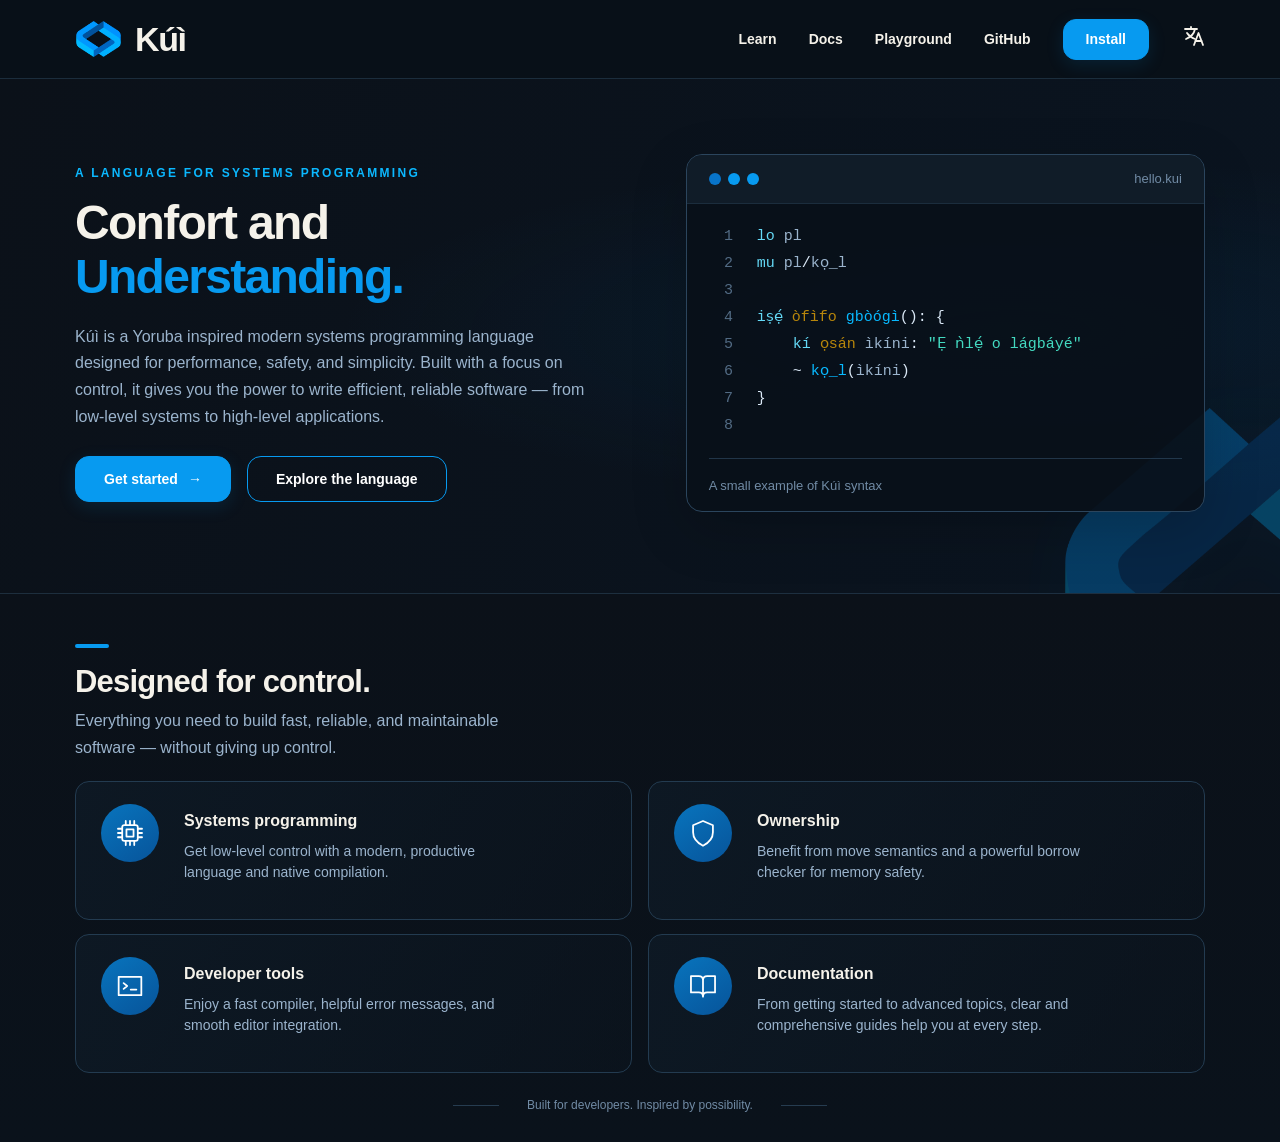
==== commit 2c0202ee: "updated home page kui code example" ====
--- a/index.html
+++ b/index.html
@@ -22,7 +22,7 @@
 		<a href="">Playground</a>
         <a href="https://github.com/ede-kui" target="_blank" rel="noreferrer">GitHub</a>
         <a class="button button-small" href="#get-started">Install</a>
-		<div class="translation-icon" aria-hidden="true">
+		<div class="translation" aria-hidden="true">
             <svg xmlns="http://www.w3.org/2000/svg"
 				class="trans-svg"
                 width="24" height="24"
@@ -76,12 +76,12 @@
             <span class="filename">hello.kui</span>
           </div>
           <div class="code-content">
-            <div class="code-line"><span class="line-number">1</span><code><span class="syntax-keyword">gbòógì</span> {</code></div>
-            <div class="code-line"><span class="line-number">2</span><code>    <span class="syntax-function">kọ</span>(<span class="syntax-string">"Ẹ káàbọ̀ sí Kúì!"</span>)</code></div>
-            <div class="code-line"><span class="line-number">3</span><code>}</code></div>
-            <div class="code-line blank"><span class="line-number">4</span><code></code></div>
-            <div class="code-line"><span class="line-number">5</span><code><span class="syntax-keyword">fun</span> <span class="syntax-function">main</span>() {</code></div>
-            <div class="code-line"><span class="line-number">6</span><code>    <span class="syntax-function">kọ</span>(<span class="syntax-string">"Kúì is fast, safe and simple."</span>)</code></div>
+            <div class="code-line"><span class="line-number">1</span><code><span class="syntax-keyword">lo</span> <span class="syntax-ident">pl</span></code></div>
+            <div class="code-line"><span class="line-number">2</span><code><span class="syntax-keyword">mu</span> <span class="syntax-ident">pl</span>/<span class="syntax-ident">kọ_l</span></code></div>
+            <div class="code-line blank"><span class="line-number">3</span><code></code></div>
+            <div class="code-line"><span class="line-number">4</span><code><span class="syntax-keyword">iṣẹ́</span> <span class="syntax-type">òfìfo</span> <span class="syntax-function">gbòógì</span>(): {</code></div>
+            <div class="code-line"><span class="line-number">5</span><code>    <span class="syntax-keyword">kí</span> <span class="syntax-type">ọsán</span> <span class="syntax-ident">ìkíni</span>: <span class="syntax-string">"Ẹ ǹlẹ́ o lágbáyé"</span></code></div>
+            <div class="code-line"><span class="line-number">6</span><code>    ~ <span class="syntax-function">kọ_l</span>(<span class="syntax-ident">ìkíni</span>)</code></div>
             <div class="code-line"><span class="line-number">7</span><code>}</code></div>
             <div class="code-line blank"><span class="line-number">8</span><code></code></div>
           </div>
--- a/style.css
+++ b/style.css
@@ -31,6 +31,7 @@
 .brand { display: inline-flex; align-items: center; gap: 13px; font-size: 34px; font-weight: 750; letter-spacing: -1.4px; }
 .brand-logo { display: block; width: 47px; height: 47px; object-fit: contain; }
 .nav-links {
+	position: relative;
 	display: flex;
 	align-items: center;
 	gap: 32px;
@@ -39,8 +40,8 @@
 }
 .nav-links > a:not(.button) { transition: color 160ms ease; }
 .nav-links > a:not(.button):hover { color: var(--blue); }
-.nav-links > .translation-icon .trans-svg:not(.button) { transition: color 160ms ease; }
-.nav-links > .translation-icon .trans-svg:not(.button):hover { color: var(--blue); }
+.nav-links > .translation .trans-svg:not(.button) { transition: color 160ms ease; }
+.nav-links > .translation .trans-svg:not(.button):hover { color: var(--blue); }
 
 .button {
   	display: inline-flex; align-items: center; justify-content: center; gap: 10px;
@@ -54,15 +55,42 @@
 .button-outline { background: transparent; box-shadow: none; }
 .button-outline:hover { background: rgba(7,154,240,.09); }
 
-.translation-icon {
+.translation {
 	position: relative;
+	cursor: pointer;
 }
 
 .supported-languages {
-	position: fixed;
-	display: flex;
-	flex-direction: column;
-}
+    position: absolute;
+    top: 25px;
+	left: 4px;
+
+	padding-top: 10px;
+	padding-bottom: 10px;
+	padding-left: 20px;
+	padding-right: 20px;
+	border-radius: 14px;
+
+    display: flex;
+    flex-direction: column;
+	gap: 10px;
+
+	background: rgba(7, 154, 240, 0.25);
+    backdrop-filter: blur(20px);
+    -webkit-backdrop-filter: blur(12px);
+
+    opacity: 0;
+    visibility: hidden;
+    transition: opacity 160ms ease, visibility 160ms ease;
+}
+
+.translation:hover .supported-languages {
+    opacity: 1;
+    visibility: visible;
+}
+
+.supported-languages > a:not(.button) { transition: color 160ms ease; }
+.supported-languages > a:not(.button):hover { color: var(--blue); }
 
 .hero {
   	position: relative; isolation: isolate; overflow: hidden;
@@ -115,6 +143,8 @@
 .syntax-keyword { color: #64d9f6; }
 .syntax-function { color: #08b9ff; }
 .syntax-string { color: #43d9c0; }
+.syntax-type { color: #B8860B; }
+.syntax-ident { color: var(--muted); }
 .code-caption { margin: 12px 22px 0; padding: 17px 0 14px; border-top: 1px solid rgba(67,105,137,.42); }
 
 .features-section { padding: 50px 0 27px; background: linear-gradient(180deg,#0b1119,#0a121b); }
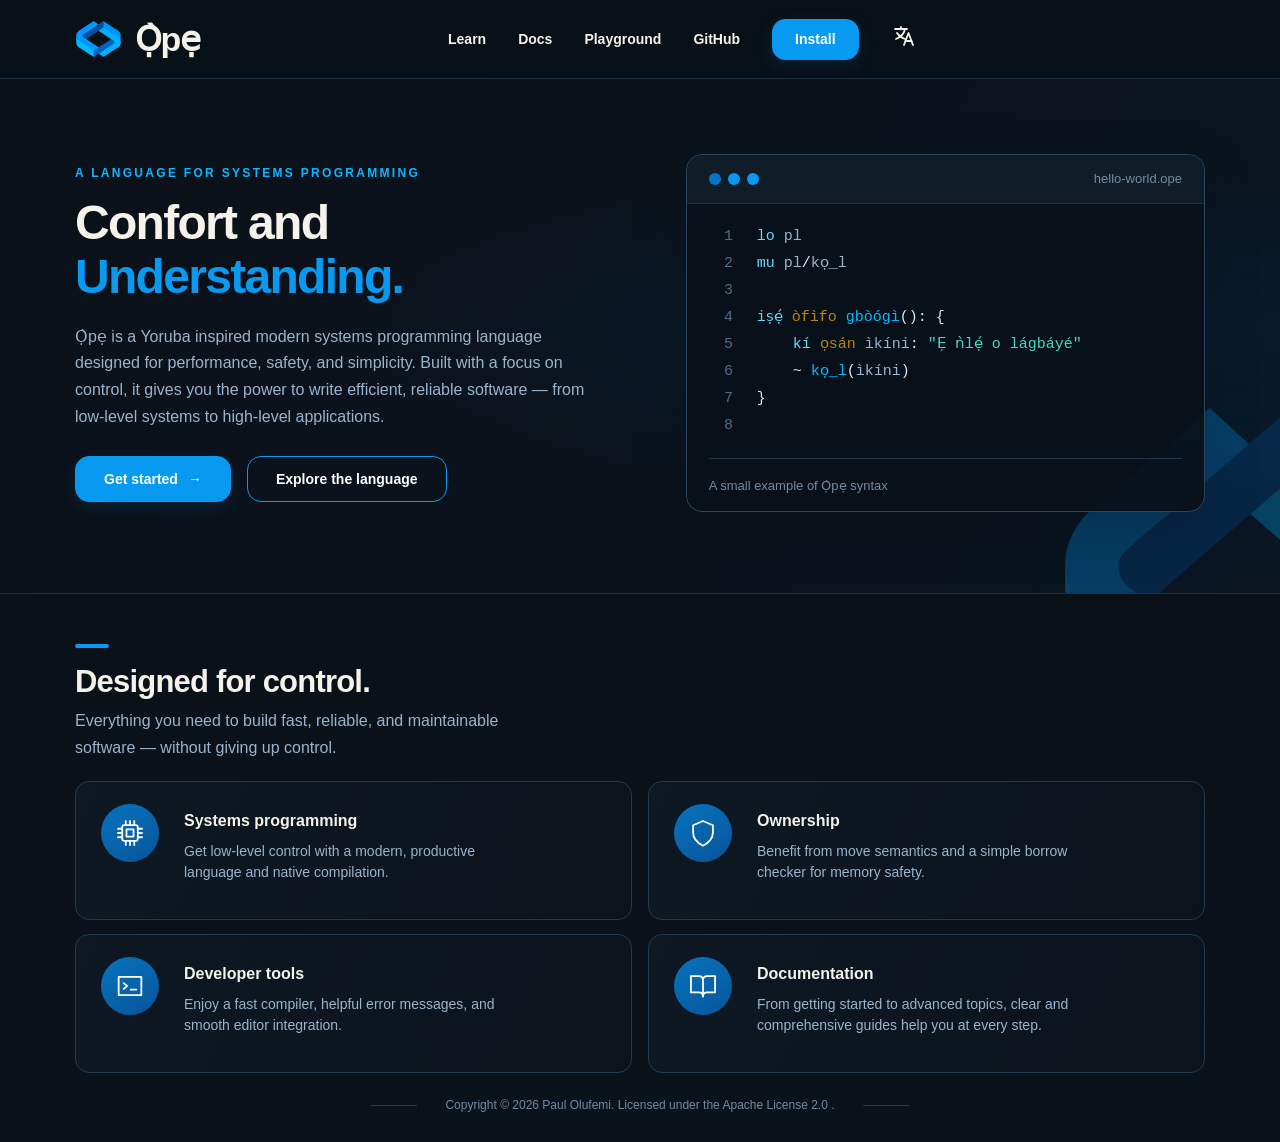
==== commit 221fa3d8: "added yoruba pages and working on menu" ====
--- a/index.html
+++ b/index.html
@@ -1,139 +1,155 @@
 <!DOCTYPE html>
 <html lang="en">
+
 <head>
-  <meta charset="UTF-8">
-  <meta name="viewport" content="width=device-width, initial-scale=1.0">
-  <meta name="theme-color" content="#0b1119">
-  <meta name="description" content="Kúì is a modern systems programming language designed for performance, safety, and simplicity.">
-  <title>Kúì programming language</title>
-  <link rel="icon" type="image/x-icon" href="./favicon.ico">
-  <link rel="stylesheet" href="./style.css">
+    <meta charset="UTF-8">
+    <meta name="viewport" content="width=device-width, initial-scale=1.0">
+    <meta name="theme-color" content="#0b1119">
+    <meta name="description" content="Ọ̀pẹ is a modern systems programming language designed for performance, safety, and simplicity.">
+    <title>Ọ̀pẹ programming language</title>
+    <link rel="icon" type="image/x-icon" href="./favicon.ico">
+    <link rel="stylesheet" href="./styles/style.css">
 </head>
+
 <body>
-  <header class="site-header">
-    <nav class="navbar container" aria-label="Main navigation">
-      <a class="brand">
-        <img src="./assets/kui_logo.png" alt="" class="brand-logo">
-        <span>Kúì</span>
-      </a>
-      <div class="nav-links">
-        <a href="#features">Learn</a>
-        <a href="#docs">Docs</a>
-		<a href="">Playground</a>
-        <a href="https://github.com/ede-kui" target="_blank" rel="noreferrer">GitHub</a>
-        <a class="button button-small" href="#get-started">Install</a>
-		<div class="translation" aria-hidden="true">
-            <svg xmlns="http://www.w3.org/2000/svg"
-				class="trans-svg"
-                width="24" height="24"
-                viewBox="0 0 24 24"
-                fill="none"
-                stroke="currentColor"
-                stroke-width="1.8"
-                stroke-linecap="round"
-                stroke-linejoin="round">
-              <path d="M4 5h12M10 3v2"/>
-              <path d="M14 5c-1 5-4 8-9 10"/>
-              <path d="M6 9c2 3 5 5 8 6"/>
-              <path d="m13 21 4.5-12 4.5 12"/>
-              <path d="M14.5 17h6"/>
-            </svg>
-			<div class="supported-languages">
-				<a class="translate-to" href="">English</a>
-				<a class="translate-to" href="">Yoruba</a>
-			</div>
-		</div>
-		
-	</div>
-    </nav>
-  </header>
+    <header class="site-header">
+        <nav class="navbar container" aria-label="Main navigation">
+            <span class="brand">
+                <img src="./assets/ope_logo.png" alt="" class="brand-logo">
+                <span>Ọ̀pẹ</span>
+            </span>
+            <div class="nav-links-container">
+                <div class="nav-links">
+                    <a href="#features">Learn</a>
+                    <a href="#docs">Docs</a>
+                    <a href="">Playground</a>
+                    <a href="https://github.com/ede-ope" target="_blank" rel="noreferrer">GitHub</a>
+                    <a class="button button-small" href="#get-started">Install</a>
+                    <div class="translation" aria-hidden="true">
+                        <svg xmlns="http://www.w3.org/2000/svg" class="trans-svg" width="24" height="24" viewBox="0 0 24 24" fill="none" stroke="currentColor" stroke-width="1.8" stroke-linecap="round" stroke-linejoin="round">
+                      <path d="M4 5h12M10 3v2"/>
+                      <path d="M14 5c-1 5-4 8-9 10"/>
+                      <path d="M6 9c2 3 5 5 8 6"/>
+                      <path d="m13 21 4.5-12 4.5 12"/>
+                      <path d="M14.5 17h6"/>
+                    </svg>
+                        <div class="supported-languages">
+                            <a class="translate-to" href="">English</a>
+                            <a class="translate-to" href="./index-yo.html">Yoruba</a>
+                        </div>
+                    </div>
+                </div>
+            </div>
+            <button class="menu-toggle" id="menuToggle" aria-label="Open menu" aria-expanded="false" aria-controls="navigation">
+              <span></span>
+              <span></span>
+              <span></span>
+            </button>
+        </nav>
+    </header>
 
-  <main>
-    <section class="hero">
-      <!-- <div class="hero-mark" aria-hidden="true"> -->
-      <img src="./assets/kui_logo.png" alt="" class="hero-mark">
-        <!-- <span class="hero-mark-inner"></span> -->
-      <!-- </div> -->
-      <div class="container hero-grid">
-        <div class="hero-copy">
-          <p class="eyebrow">A LANGUAGE FOR SYSTEMS PROGRAMMING</p>
-          <h1>Confort and<br><span>Understanding.</span></h1>
-          <p class="hero-description">
-            Kúì is a Yoruba inspired modern systems programming language designed for performance,
-            safety, and simplicity. Built with a focus on control, it gives you the
-            power to write efficient, reliable software — from low-level systems to
-            high-level applications.
-          </p>
-          <div class="hero-actions" id="get-started">
-            <a class="button" href="#docs">Get started <span aria-hidden="true">→</span></a>
-            <a class="button button-outline" href="#features">Explore the language</a>
-          </div>
-        </div>
+    <main>
+        <section class="hero">
+            <!-- <div class="hero-mark" aria-hidden="true"> -->
+            <img src="./assets/ope_logo.png" alt="" class="hero-mark">
+            <!-- <span class="hero-mark-inner"></span> -->
+            <!-- </div> -->
+            <div class="container hero-grid">
+                <div class="hero-copy">
+                    <p class="eyebrow">A LANGUAGE FOR SYSTEMS PROGRAMMING</p>
+                    <h1>Confort and<br><span>Understanding.</span></h1>
+                    <p class="hero-description">
+                        Ọ̀pẹ is a Yoruba inspired modern systems programming language designed for performance, safety, and simplicity. Built with a focus on control, it gives you the power to write efficient, reliable software — from low-level systems to high-level applications.
+                    </p>
+                    <div class="hero-actions" id="get-started">
+                        <a class="button" href="#docs">Get started <span aria-hidden="true">→</span></a>
+                        <a class="button button-outline" href="#features">Explore the language</a>
+                    </div>
+                </div>
 
-        <div class="code-window" aria-label="Example Kúì code">
-          <div class="window-bar">
-            <div class="window-dots" aria-hidden="true"><i></i><i></i><i></i></div>
-            <span class="filename">hello.kui</span>
-          </div>
-          <div class="code-content">
-            <div class="code-line"><span class="line-number">1</span><code><span class="syntax-keyword">lo</span> <span class="syntax-ident">pl</span></code></div>
-            <div class="code-line"><span class="line-number">2</span><code><span class="syntax-keyword">mu</span> <span class="syntax-ident">pl</span>/<span class="syntax-ident">kọ_l</span></code></div>
-            <div class="code-line blank"><span class="line-number">3</span><code></code></div>
-            <div class="code-line"><span class="line-number">4</span><code><span class="syntax-keyword">iṣẹ́</span> <span class="syntax-type">òfìfo</span> <span class="syntax-function">gbòógì</span>(): {</code></div>
-            <div class="code-line"><span class="line-number">5</span><code>    <span class="syntax-keyword">kí</span> <span class="syntax-type">ọsán</span> <span class="syntax-ident">ìkíni</span>: <span class="syntax-string">"Ẹ ǹlẹ́ o lágbáyé"</span></code></div>
-            <div class="code-line"><span class="line-number">6</span><code>    ~ <span class="syntax-function">kọ_l</span>(<span class="syntax-ident">ìkíni</span>)</code></div>
-            <div class="code-line"><span class="line-number">7</span><code>}</code></div>
-            <div class="code-line blank"><span class="line-number">8</span><code></code></div>
-          </div>
-          <div class="code-caption">A small example of Kúì syntax</div>
-        </div>
-      </div>
-    </section>
+                <div class="code-window" aria-label="Example Ọ̀pẹ code">
+                    <div class="window-bar">
+                        <div class="window-dots" aria-hidden="true"><i></i><i></i><i></i></div>
+                        <span class="filename">hello-world.ope</span>
+                    </div>
+                    <div class="code-content">
+                        <div class="code-line"><span class="line-number">1</span><code><span class="syntax-keyword">lo</span> <span class="syntax-ident">pl</span></code></div>
+                        <div class="code-line"><span class="line-number">2</span><code><span class="syntax-keyword">mu</span> <span class="syntax-ident">pl</span>/<span class="syntax-ident">kọ_l</span></code></div>
+                        <div class="code-line blank"><span class="line-number">3</span><code></code></div>
+                        <div class="code-line"><span class="line-number">4</span><code><span class="syntax-keyword">iṣẹ́</span> <span class="syntax-type">òfìfo</span> <span class="syntax-function">gbòógì</span>(): {</code></div>
+                        <div class="code-line"><span class="line-number">5</span><code>    <span class="syntax-keyword">kí</span> <span class="syntax-type">ọsán</span> <span class="syntax-ident">ìkíni</span>: <span class="syntax-string">"Ẹ ǹlẹ́ o lágbáyé"</span></code></div>
+                        <div class="code-line"><span class="line-number">6</span><code>    ~ <span class="syntax-function">kọ_l</span>(<span class="syntax-ident">ìkíni</span>)</code></div>
+                        <div class="code-line"><span class="line-number">7</span><code>}</code></div>
+                        <div class="code-line blank"><span class="line-number">8</span><code></code></div>
+                    </div>
+                    <div class="code-caption">A small example of Ọ̀pẹ syntax</div>
+                </div>
+            </div>
+        </section>
 
-    <section class="features-section" id="features">
-      <div class="container">
-        <div class="section-heading">
-          <span class="heading-mark" aria-hidden="true"></span>
-          <h2>Designed for control.</h2>
-          <p>Everything you need to build fast, reliable, and maintainable<br class="desktop-break">
-            software — without giving up control.</p>
-        </div>
+        <section class="features-section" id="features">
+            <div class="container">
+                <div class="section-heading">
+                    <span class="heading-mark" aria-hidden="true"></span>
+                    <h2>Designed for control.</h2>
+                    <p>Everything you need to build fast, reliable, and maintainable<br class="desktop-break"> software — without giving up control.</p>
+                </div>
 
-        <div class="feature-grid">
-          <article class="feature-card">
-            <div class="feature-icon" aria-hidden="true">
-              <svg viewBox="0 0 48 48"><rect x="13" y="13" width="22" height="22" rx="3"/><path d="M19 19h10v10H19zM18 7v6m6-6v6m6-6v6M18 35v6m6-6v6m6-6v6M7 18h6m-6 6h6m-6 6h6m22-12h6m-6 6h6m-6 6h6"/></svg>
+                <div class="feature-grid">
+                    <article class="feature-card">
+                        <div class="feature-icon" aria-hidden="true">
+                            <svg viewBox="0 0 48 48"><rect x="13" y="13" width="22" height="22" rx="3"/><path d="M19 19h10v10H19zM18 7v6m6-6v6m6-6v6M18 35v6m6-6v6m6-6v6M7 18h6m-6 6h6m-6 6h6m22-12h6m-6 6h6m-6 6h6"/></svg>
+                        </div>
+                        <div>
+                            <h3>Systems programming</h3>
+                            <p>Get low-level control with a modern, productive language and native compilation.</p>
+                        </div>
+                    </article>
+
+                    <article class="feature-card">
+                        <div class="feature-icon" aria-hidden="true">
+                            <svg viewBox="0 0 48 48"><path d="M24 7 38 13v10c0 9-6 15-14 19C16 38 10 32 10 23V13z"/></svg>
+                        </div>
+                        <div>
+                            <h3>Ownership</h3>
+                            <p>Benefit from move semantics and a simple borrow checker for memory safety.</p>
+                        </div>
+                    </article>
+
+                    <article class="feature-card">
+                        <div class="feature-icon" aria-hidden="true">
+                            <svg viewBox="0 0 48 48"><path d="M8 11h32v26H8zM15 20l5 4-5 4m10 1h8"/></svg>
+                        </div>
+                        <div>
+                            <h3>Developer tools</h3>
+                            <p>Enjoy a fast compiler, helpful error messages, and smooth editor integration.</p>
+                        </div>
+                    </article>
+
+                    <article class="feature-card" id="docs">
+                        <div class="feature-icon" aria-hidden="true">
+                            <svg viewBox="0 0 48 48"><path d="M7 10h11c4 0 6 2 6 6v23c0-4-2-6-6-6H7zM41 10H30c-4 0-6 2-6 6v23c0-4 2-6 6-6h11z"/></svg>
+                        </div>
+                        <div>
+                            <h3>Documentation</h3>
+                            <p>From getting started to advanced topics, clear and comprehensive guides help you at every step.</p>
+                        </div>
+                    </article>
+                </div>
+
+                <footer class="site-footer">
+                    <span></span>
+                    <p>
+                        Copyright &copy; 2026 Paul Olufemi. Licensed under the
+                        <a href="https://www.apache.org/licenses/LICENSE-2.0">
+            			Apache License 2.0
+        			</a>.
+                    </p>
+                    <span></span>
+                </footer>
             </div>
-            <div><h3>Systems programming</h3><p>Get low-level control with a modern, productive language and native compilation.</p></div>
-          </article>
+        </section>
+    </main>
+</body>
 
-          <article class="feature-card">
-            <div class="feature-icon" aria-hidden="true">
-              <svg viewBox="0 0 48 48"><path d="M24 7 38 13v10c0 9-6 15-14 19C16 38 10 32 10 23V13z"/></svg>
-            </div>
-            <div><h3>Ownership</h3><p>Benefit from move semantics and a powerful borrow checker for memory safety.</p></div>
-          </article>
-
-          <article class="feature-card">
-            <div class="feature-icon" aria-hidden="true">
-              <svg viewBox="0 0 48 48"><path d="M8 11h32v26H8zM15 20l5 4-5 4m10 1h8"/></svg>
-            </div>
-            <div><h3>Developer tools</h3><p>Enjoy a fast compiler, helpful error messages, and smooth editor integration.</p></div>
-          </article>
-
-          <article class="feature-card" id="docs">
-            <div class="feature-icon" aria-hidden="true">
-              <svg viewBox="0 0 48 48"><path d="M7 10h11c4 0 6 2 6 6v23c0-4-2-6-6-6H7zM41 10H30c-4 0-6 2-6 6v23c0-4 2-6 6-6h11z"/></svg>
-            </div>
-            <div><h3>Documentation</h3><p>From getting started to advanced topics, clear and comprehensive guides help you at every step.</p></div>
-          </article>
-        </div>
-
-        <footer class="site-footer">
-          <span></span><p>Built for developers. Inspired by possibility.</p><span></span>
-        </footer>
-      </div>
-    </section>
-  </main>
-</body>
-</html>
+</html>
--- a/styles/style.css
+++ b/styles/style.css
@@ -0,0 +1,651 @@
+/* Kúì landing page — palette based on the logo */
+
+:root {
+    color-scheme: dark;
+    --bg: #0b1119;
+    --bg-deep: #081019;
+    --panel: #0d1722;
+    --panel-hover: #101e2c;
+    --blue: #079af0;
+    --blue-deep: #07549a;
+    --text: #f5f2ea;
+    --muted: #9bb4cd;
+    --border: #233b50;
+    --code-text: #dbe9f7;
+}
+
+* {
+    box-sizing: border-box;
+}
+
+html {
+    scroll-behavior: smooth;
+}
+
+body {
+    margin: 0;
+    background: var(--bg);
+    color: var(--text);
+    font-family: Inter, "Segoe UI", Roboto, Helvetica, Arial, sans-serif;
+    line-height: 1.6;
+}
+
+a {
+    color: inherit;
+    text-decoration: none;
+}
+
+.container {
+    width: min(1130px, calc(100% - 64px));
+    margin-inline: auto;
+}
+
+.site-header {
+    position: relative;
+    z-index: 2;
+    border-bottom: 1px solid rgba(83, 132, 169, .25);
+    background: rgba(8, 16, 25, .94);
+}
+
+.navbar {
+    min-height: 78px;
+    display: flex;
+    align-items: center;
+    justify-content: space-between;
+    gap: 28px;
+}
+
+.brand {
+    display: inline-flex;
+    align-items: center;
+    gap: 13px;
+    font-size: 34px;
+    font-weight: 750;
+    letter-spacing: -1.4px;
+}
+
+.brand-logo {
+    display: block;
+    width: 47px;
+    height: 47px;
+    object-fit: contain;
+}
+
+.nav-links {
+    position: relative;
+    display: flex;
+    align-items: center;
+    gap: 32px;
+    font-size: 14px;
+    font-weight: 550;
+}
+
+.nav-links>a:not(.button) {
+    transition: color 160ms ease;
+}
+
+.nav-links>a:not(.button):hover {
+    color: var(--blue);
+}
+
+.nav-links>.translation .trans-svg:not(.button) {
+    transition: color 160ms ease;
+}
+
+.nav-links>.translation .trans-svg:not(.button):hover {
+    color: var(--blue);
+}
+
+.button {
+    display: inline-flex;
+    align-items: center;
+    justify-content: center;
+    gap: 10px;
+    min-height: 46px;
+    padding: 0 28px;
+    border: 1px solid var(--blue);
+    border-radius: 14px;
+    background: var(--blue);
+    color: #fff;
+    font-weight: 650;
+    font-size: 14px;
+    box-shadow: 0 5px 18px rgba(7, 154, 240, .13);
+    transition: background 160ms ease, transform 160ms ease, box-shadow 160ms ease;
+}
+
+.button:hover {
+    background: #168fe0;
+    box-shadow: 0 7px 24px rgba(7, 154, 240, .24);
+    transform: translateY(-1px);
+}
+
+.button-small {
+    min-height: 41px;
+    padding-inline: 22px;
+    border-radius: 13px;
+}
+
+.button-outline {
+    background: transparent;
+    box-shadow: none;
+}
+
+.button-outline:hover {
+    background: rgba(7, 154, 240, .09);
+}
+
+.translation {
+    position: relative;
+    cursor: pointer;
+}
+
+.supported-languages {
+    position: absolute;
+    top: 25px;
+    left: 4px;
+    padding-top: 10px;
+    padding-bottom: 10px;
+    padding-left: 20px;
+    padding-right: 20px;
+    border-radius: 14px;
+    display: flex;
+    flex-direction: column;
+    gap: 10px;
+    background: rgba(7, 154, 240, 0.25);
+    backdrop-filter: blur(20px);
+    -webkit-backdrop-filter: blur(12px);
+    opacity: 0;
+    visibility: hidden;
+    transition: opacity 160ms ease, visibility 160ms ease;
+}
+
+.translation:hover .supported-languages {
+    opacity: 1;
+    visibility: visible;
+}
+
+.supported-languages>a:not(.button) {
+    transition: color 160ms ease;
+}
+
+.supported-languages>a:not(.button):hover {
+    color: var(--blue);
+}
+
+.menu-toggle {
+    opacity: 0;
+    visibility: hidden;
+    width: 42px;
+    height: 42px;
+    padding: 10px;
+    display: flex;
+    flex-direction: column;
+    justify-content: center;
+    gap: 6px;
+    border: none;
+    background: transparent;
+}
+
+.menu-toggle span {
+    display: block;
+    width: 100%;
+    height: 2px;
+    background: var(--text);
+    border-radius: 2px;
+    transition: transform 0.3s ease, opacity 0.2s ease;
+    transform-origin: center;
+}
+
+.hero {
+    position: relative;
+    isolation: isolate;
+    overflow: hidden;
+    border-bottom: 1px solid rgba(83, 132, 169, .25);
+    background: radial-gradient(ellipse at 79% 49%, rgba(4, 83, 139, .15), transparent 47%), linear-gradient(110deg, #0b1119 0%, #0a1420 100%);
+}
+
+.hero-grid {
+    min-height: 514px;
+    display: grid;
+    grid-template-columns: minmax(0, 1.04fr) minmax(420px, .96fr);
+    align-items: center;
+    gap: 48px;
+    padding-block: 66px 72px;
+}
+
+.hero-copy {
+    position: relative;
+    z-index: 1;
+}
+
+.eyebrow {
+    margin: 0 0 13px;
+    color: #0bb8ff;
+    font-size: 12px;
+    font-weight: 750;
+    letter-spacing: 2.3px;
+}
+
+h1 {
+    margin: 0;
+    max-width: 650px;
+    font-size: clamp(36px, 4vw, 48px);
+    line-height: 1.12;
+    letter-spacing: -1.7px;
+    font-weight: 760;
+}
+
+h1 span {
+    color: var(--blue);
+}
+
+.hero-description {
+    max-width: 510px;
+    margin: 20px 0 25px;
+    color: var(--muted);
+    font-size: 16px;
+    line-height: 1.68;
+}
+
+.hero-actions {
+    display: flex;
+    flex-wrap: wrap;
+    gap: 16px;
+}
+
+.hero-mark {
+    position: absolute;
+    z-index: -1;
+    width: 390px;
+    height: 390px;
+    right: -165px;
+    bottom: -205px;
+    opacity: .3;
+    /* transform: rotate(45deg); border: 70px solid transparent;
+  	border-right-color: var(--blue-deep); border-bottom-color: #086db8;*/
+    filter: drop-shadow(0 0 35px rgba(7, 154, 240, .1));
+}
+
+
+/* .hero-mark-inner {
+  display: block;
+  width: 180px;
+  height: 180px;
+  border: 30px solid rgba(7, 154, 240, 0.12);
+  border-radius: 12px;
+} */
+
+.code-window {
+    position: relative;
+    z-index: 1;
+    overflow: hidden;
+    width: 100%;
+    border: 1px solid #2b455d;
+    border-radius: 16px;
+    background: rgba(8, 16, 25, .91);
+    box-shadow: 0 18px 55px rgba(0, 0, 0, .18);
+}
+
+.window-bar {
+    height: 49px;
+    display: flex;
+    align-items: center;
+    justify-content: space-between;
+    padding: 0 22px;
+    border-bottom: 1px solid rgba(67, 105, 137, .22);
+    background: rgba(20, 34, 48, .7);
+}
+
+.window-dots {
+    display: flex;
+    gap: 7px;
+}
+
+.window-dots i {
+    display: block;
+    width: 12px;
+    height: 12px;
+    border-radius: 50%;
+    background: var(--blue);
+}
+
+.window-dots i:first-child {
+    background: #0874c9;
+}
+
+.filename,
+.code-caption {
+    color: #718ba5;
+    font-size: 13px;
+}
+
+.code-content {
+    padding: 19px 22px 7px;
+    overflow-x: auto;
+}
+
+.code-line {
+    display: grid;
+    grid-template-columns: 40px max-content;
+    gap: 8px;
+    min-height: 27px;
+    font: 15px/1.8 "Cascadia Code", Consolas, "SFMono-Regular", monospace;
+    white-space: pre;
+}
+
+.line-number {
+    color: #526b84;
+    text-align: center;
+    user-select: none;
+}
+
+.code-line {
+    color: var(--code-text);
+}
+
+.syntax-keyword {
+    color: #64d9f6;
+}
+
+.syntax-function {
+    color: #08b9ff;
+}
+
+.syntax-string {
+    color: #43d9c0;
+}
+
+.syntax-type {
+    color: #B8860B;
+}
+
+.syntax-ident {
+    color: var(--muted);
+}
+
+.code-caption {
+    margin: 12px 22px 0;
+    padding: 17px 0 14px;
+    border-top: 1px solid rgba(67, 105, 137, .42);
+}
+
+.features-section {
+    padding: 50px 0 27px;
+    background: linear-gradient(180deg, #0b1119, #0a121b);
+}
+
+.section-heading {
+    margin-bottom: 20px;
+}
+
+.heading-mark {
+    display: block;
+    width: 34px;
+    height: 4px;
+    margin-bottom: 15px;
+    border-radius: 99px;
+    background: var(--blue);
+}
+
+.section-heading h2 {
+    margin: 0 0 5px;
+    font-size: 31px;
+    line-height: 1.25;
+    letter-spacing: -.8px;
+}
+
+.section-heading p {
+    margin: 0;
+    color: var(--muted);
+    font-size: 16px;
+    line-height: 1.7;
+}
+
+.feature-grid {
+    display: grid;
+    grid-template-columns: repeat(2, minmax(0, 1fr));
+    gap: 14px 16px;
+}
+
+.feature-card {
+    display: flex;
+    align-items: flex-start;
+    gap: 25px;
+    min-height: 139px;
+    padding: 22px 25px;
+    cursor: default;
+    border: 1px solid var(--border);
+    border-radius: 14px;
+    background: linear-gradient(120deg, rgba(14, 26, 38, .8), rgba(11, 20, 30, .55));
+    transition: border-color 160ms ease, background 160ms ease, transform 160ms ease;
+}
+
+.feature-card:hover {
+    transform: translateY(-2px);
+    border-color: rgba(7, 154, 240, .65);
+    background: var(--panel-hover);
+}
+
+.feature-icon {
+    flex: 0 0 58px;
+    width: 58px;
+    height: 58px;
+    display: grid;
+    place-items: center;
+    border-radius: 50%;
+    background: linear-gradient(145deg, #0874bd, #07549a);
+    color: white;
+}
+
+.feature-icon svg {
+    width: 34px;
+    height: 34px;
+    fill: none;
+    stroke: currentColor;
+    stroke-width: 2.5;
+    stroke-linecap: round;
+    stroke-linejoin: round;
+}
+
+.feature-card h3 {
+    margin: 4px 0 7px;
+    font-size: 16px;
+    font-weight: 700;
+}
+
+.feature-card p {
+    max-width: 330px;
+    margin: 0;
+    color: var(--muted);
+    font-size: 14px;
+    line-height: 1.55;
+}
+
+.site-footer {
+    display: flex;
+    align-items: center;
+    justify-content: center;
+    gap: 28px;
+    padding-top: 23px;
+    color: #718ba5;
+    font-size: 12px;
+}
+
+.site-footer span {
+    width: 46px;
+    height: 1px;
+    background: #263c50;
+}
+
+.site-footer p {
+    margin: 0;
+}
+
+@media (max-width: 900px) {
+    .menu-toggle {
+        opacity: 1;
+        visibility: visible;
+        position: inherit;
+        cursor: pointer;
+        z-index: 200;
+    }
+    /* Top line becomes the upper half of × */
+    .menu-toggle.active span:nth-child(1) {
+        transform: translateY(8px) rotate(45deg);
+    }
+    /* Middle line disappears */
+    .menu-toggle.active span:nth-child(2) {
+        opacity: 0;
+    }
+    /* Bottom line becomes the lower half of × */
+    .menu-toggle.active span:nth-child(3) {
+        transform: translateY(-8px) rotate(-45deg);
+    }
+    .nav-links-container.active {
+        opacity: 1;
+        visibility: visible;
+    }
+    .nav-links-container {
+        /* opacity: 0;
+        visibility: hidden; */
+        background-color: transparent;
+        position: fixed;
+        top: 0px;
+        left: 0px;
+        right: 0px;
+        bottom: 0px;
+    }
+    .nav-links {
+        /* opacity: 0;
+        visibility: hidden; */
+        position: absolute;
+        display: flex;
+        flex-direction: column;
+        align-items: self-start;
+        height: 100%;
+        width: 100%;
+        margin-left: 50%;
+        padding-top: 50px;
+        padding-left: 30px;
+        background-color: var(--border);
+    }
+    .container {
+        width: min(calc(100% - 44px), 700px);
+    }
+    .hero-grid {
+        grid-template-columns: 1fr;
+        gap: 36px;
+        padding-block: 55px;
+    }
+    .hero-description {
+        max-width: 650px;
+    }
+    .code-window {
+        max-width: 650px;
+    }
+    .hero-mark {
+        right: -245px;
+        bottom: -110px;
+    }
+}
+
+@media (max-width: 620px) {
+    .container {
+        width: calc(100% - 36px);
+    }
+    /* .navbar {
+        align-items: flex-start;
+        flex-direction: column;
+        gap: 12px;
+        padding-block: 12px 15px;
+    } */
+    .brand {
+        font-size: 28px;
+    }
+    .brand-logo {
+        width: 38px;
+        height: 38px;
+    }
+    .nav-links {
+        font-size: 13px;
+        margin-left: 30%;
+    }
+    .button-small {
+        min-height: 35px;
+        padding-inline: 13px;
+        border-radius: 10px;
+    }
+    .hero-grid {
+        padding-block: 43px;
+    }
+    .eyebrow {
+        font-size: 10px;
+        letter-spacing: 1.6px;
+    }
+    h1 {
+        font-size: clamp(33px, 9vw, 43px);
+        letter-spacing: -1.2px;
+    }
+    .hero-description {
+        font-size: 15px;
+    }
+    .hero-actions {
+        gap: 10px;
+    }
+    .hero-actions .button {
+        min-height: 43px;
+        padding-inline: 17px;
+        font-size: 13px;
+    }
+    .window-bar {
+        padding-inline: 14px;
+    }
+    .code-content {
+        padding-inline: 10px;
+    }
+    .code-line {
+        grid-template-columns: 25px max-content;
+        gap: 5px;
+        font-size: 12px;
+    }
+    .code-caption {
+        margin-inline: 14px;
+    }
+    .features-section {
+        padding-top: 38px;
+    }
+    .section-heading h2 {
+        font-size: 27px;
+    }
+    .section-heading p {
+        font-size: 15px;
+    }
+    .desktop-break {
+        display: none;
+    }
+    .feature-grid {
+        grid-template-columns: 1fr;
+        gap: 12px;
+    }
+    .feature-card {
+        min-height: auto;
+        gap: 16px;
+        padding: 19px 16px;
+    }
+    .feature-icon {
+        flex-basis: 48px;
+        width: 48px;
+        height: 48px;
+    }
+    .feature-icon svg {
+        width: 29px;
+        height: 29px;
+    }
+    .site-footer {
+        gap: 12px;
+        font-size: 10px;
+    }
+    .site-footer span {
+        width: 20px;
+    }
+}
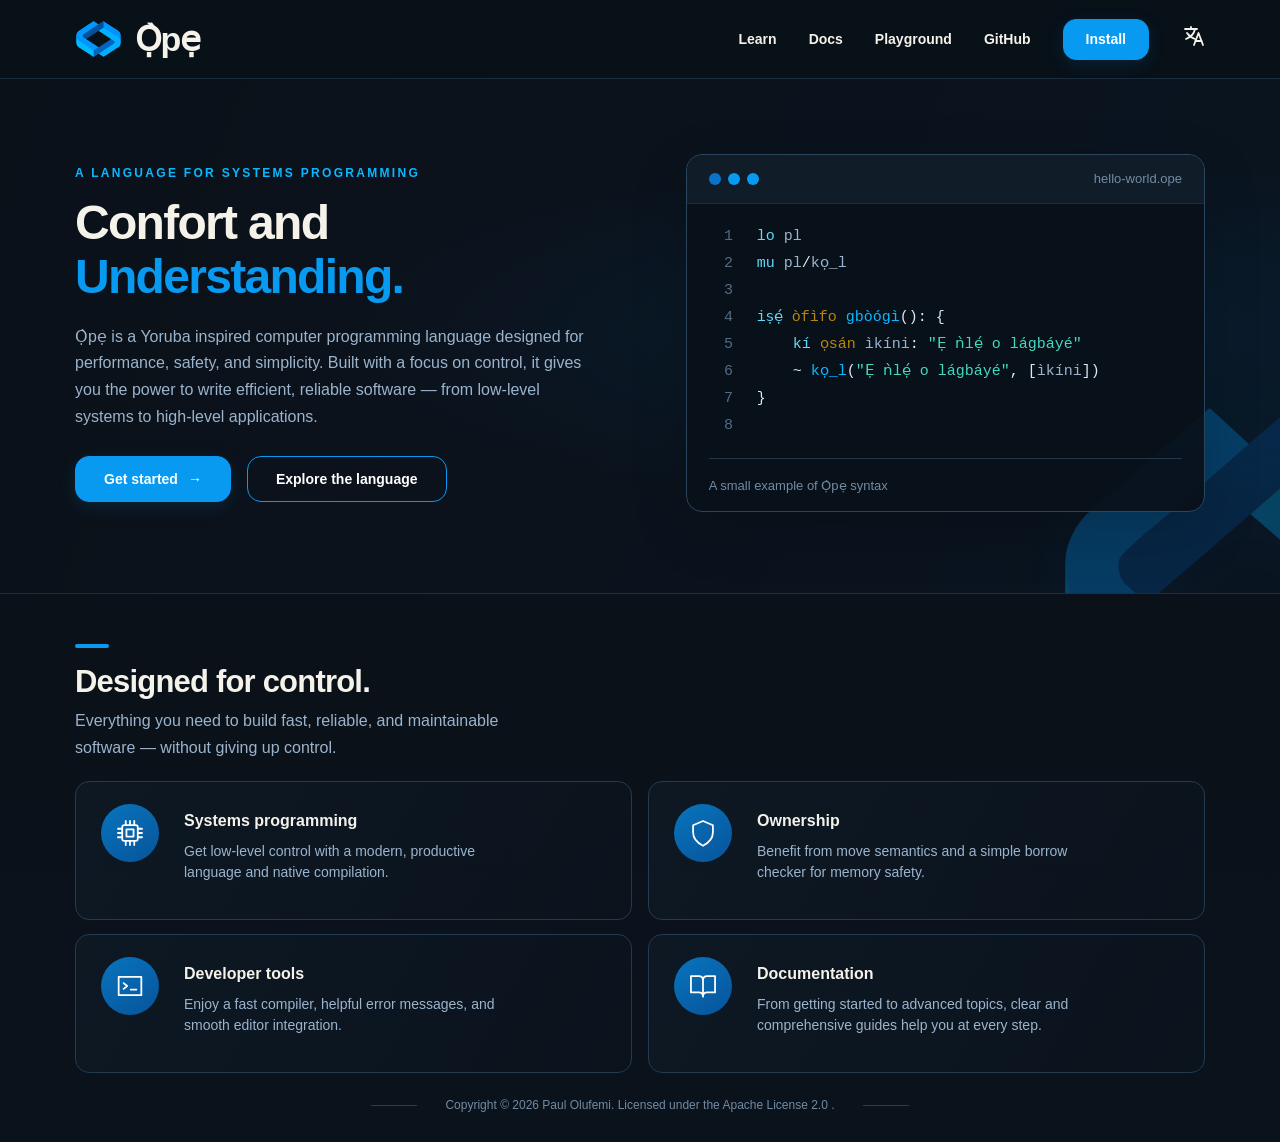
==== commit 18dc6d39: "minor content changes" ====
--- a/index.html
+++ b/index.html
@@ -18,7 +18,7 @@
                 <img src="./assets/ope_logo.png" alt="" class="brand-logo">
                 <span>Ọ̀pẹ</span>
             </span>
-            <div class="nav-links-container">
+            <div class="nav-links-container" id="navigation">
                 <div class="nav-links">
                     <a href="#features">Learn</a>
                     <a href="#docs">Docs</a>
@@ -59,7 +59,7 @@
                     <p class="eyebrow">A LANGUAGE FOR SYSTEMS PROGRAMMING</p>
                     <h1>Confort and<br><span>Understanding.</span></h1>
                     <p class="hero-description">
-                        Ọ̀pẹ is a Yoruba inspired modern systems programming language designed for performance, safety, and simplicity. Built with a focus on control, it gives you the power to write efficient, reliable software — from low-level systems to high-level applications.
+                        Ọ̀pẹ is a Yoruba inspired computer programming language designed for performance, safety, and simplicity. Built with a focus on control, it gives you the power to write efficient, reliable software — from low-level systems to high-level applications.
                     </p>
                     <div class="hero-actions" id="get-started">
                         <a class="button" href="#docs">Get started <span aria-hidden="true">→</span></a>
@@ -78,7 +78,7 @@
                         <div class="code-line blank"><span class="line-number">3</span><code></code></div>
                         <div class="code-line"><span class="line-number">4</span><code><span class="syntax-keyword">iṣẹ́</span> <span class="syntax-type">òfìfo</span> <span class="syntax-function">gbòógì</span>(): {</code></div>
                         <div class="code-line"><span class="line-number">5</span><code>    <span class="syntax-keyword">kí</span> <span class="syntax-type">ọsán</span> <span class="syntax-ident">ìkíni</span>: <span class="syntax-string">"Ẹ ǹlẹ́ o lágbáyé"</span></code></div>
-                        <div class="code-line"><span class="line-number">6</span><code>    ~ <span class="syntax-function">kọ_l</span>(<span class="syntax-ident">ìkíni</span>)</code></div>
+                        <div class="code-line"><span class="line-number">6</span><code>    ~ <span class="syntax-function">kọ_l</span>(<span class="syntax-string">"Ẹ ǹlẹ́ o lágbáyé"</span>, [<span class="syntax-ident">ìkíni</span>])</code></div>
                         <div class="code-line"><span class="line-number">7</span><code>}</code></div>
                         <div class="code-line blank"><span class="line-number">8</span><code></code></div>
                     </div>
@@ -150,6 +150,7 @@
             </div>
         </section>
     </main>
+    <script src="scripts/script.js"></script>
 </body>
 
 </html>
--- a/styles/style.css
+++ b/styles/style.css
@@ -175,6 +175,7 @@
 .menu-toggle {
     opacity: 0;
     visibility: hidden;
+    position: absolute;
     width: 42px;
     height: 42px;
     padding: 10px;
@@ -489,6 +490,10 @@
         cursor: pointer;
         z-index: 200;
     }
+    .menu-toggle.active {
+        position: fixed;
+        right: 20px;
+    }
     /* Top line becomes the upper half of × */
     .menu-toggle.active span:nth-child(1) {
         transform: translateY(8px) rotate(45deg);
@@ -506,8 +511,8 @@
         visibility: visible;
     }
     .nav-links-container {
-        /* opacity: 0;
-        visibility: hidden; */
+        opacity: 0;
+        visibility: hidden;
         background-color: transparent;
         position: fixed;
         top: 0px;
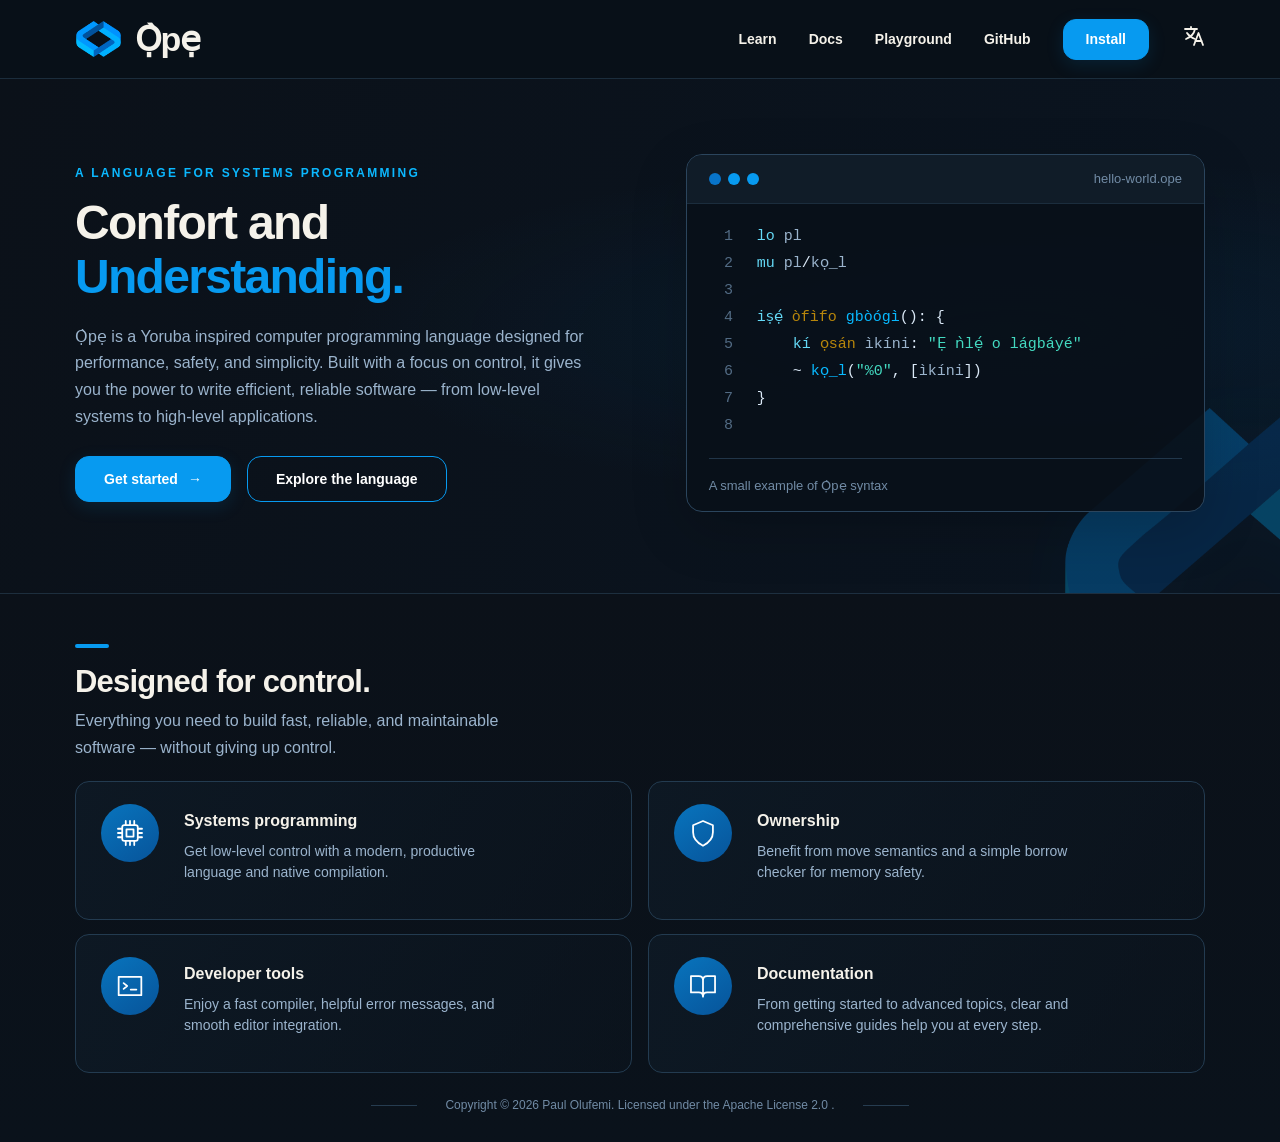
==== commit 9228611a: "edit code example" ====
--- a/index.html
+++ b/index.html
@@ -78,7 +78,7 @@
                         <div class="code-line blank"><span class="line-number">3</span><code></code></div>
                         <div class="code-line"><span class="line-number">4</span><code><span class="syntax-keyword">iṣẹ́</span> <span class="syntax-type">òfìfo</span> <span class="syntax-function">gbòógì</span>(): {</code></div>
                         <div class="code-line"><span class="line-number">5</span><code>    <span class="syntax-keyword">kí</span> <span class="syntax-type">ọsán</span> <span class="syntax-ident">ìkíni</span>: <span class="syntax-string">"Ẹ ǹlẹ́ o lágbáyé"</span></code></div>
-                        <div class="code-line"><span class="line-number">6</span><code>    ~ <span class="syntax-function">kọ_l</span>(<span class="syntax-string">"Ẹ ǹlẹ́ o lágbáyé"</span>, [<span class="syntax-ident">ìkíni</span>])</code></div>
+                        <div class="code-line"><span class="line-number">6</span><code>    ~ <span class="syntax-function">kọ_l</span>(<span class="syntax-string">"%0"</span>, [<span class="syntax-ident">ìkíni</span>])</code></div>
                         <div class="code-line"><span class="line-number">7</span><code>}</code></div>
                         <div class="code-line blank"><span class="line-number">8</span><code></code></div>
                     </div>
